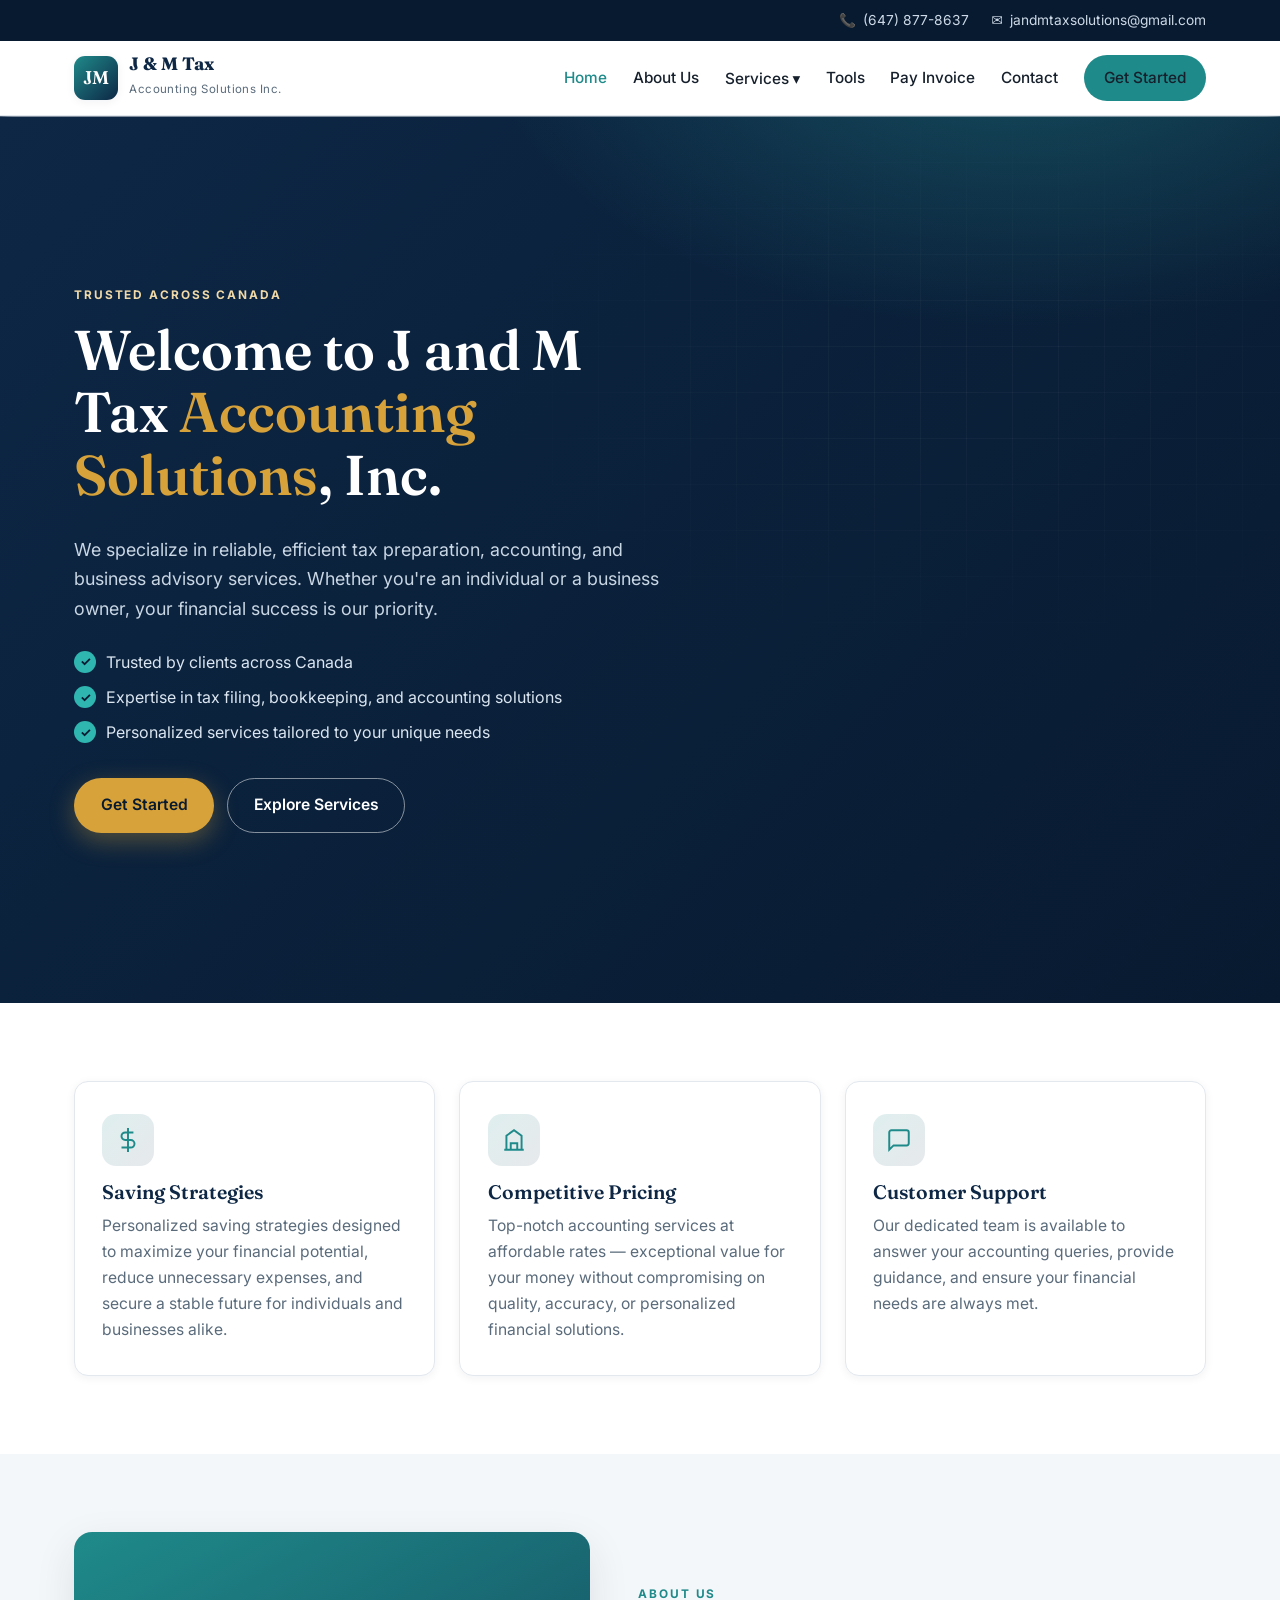
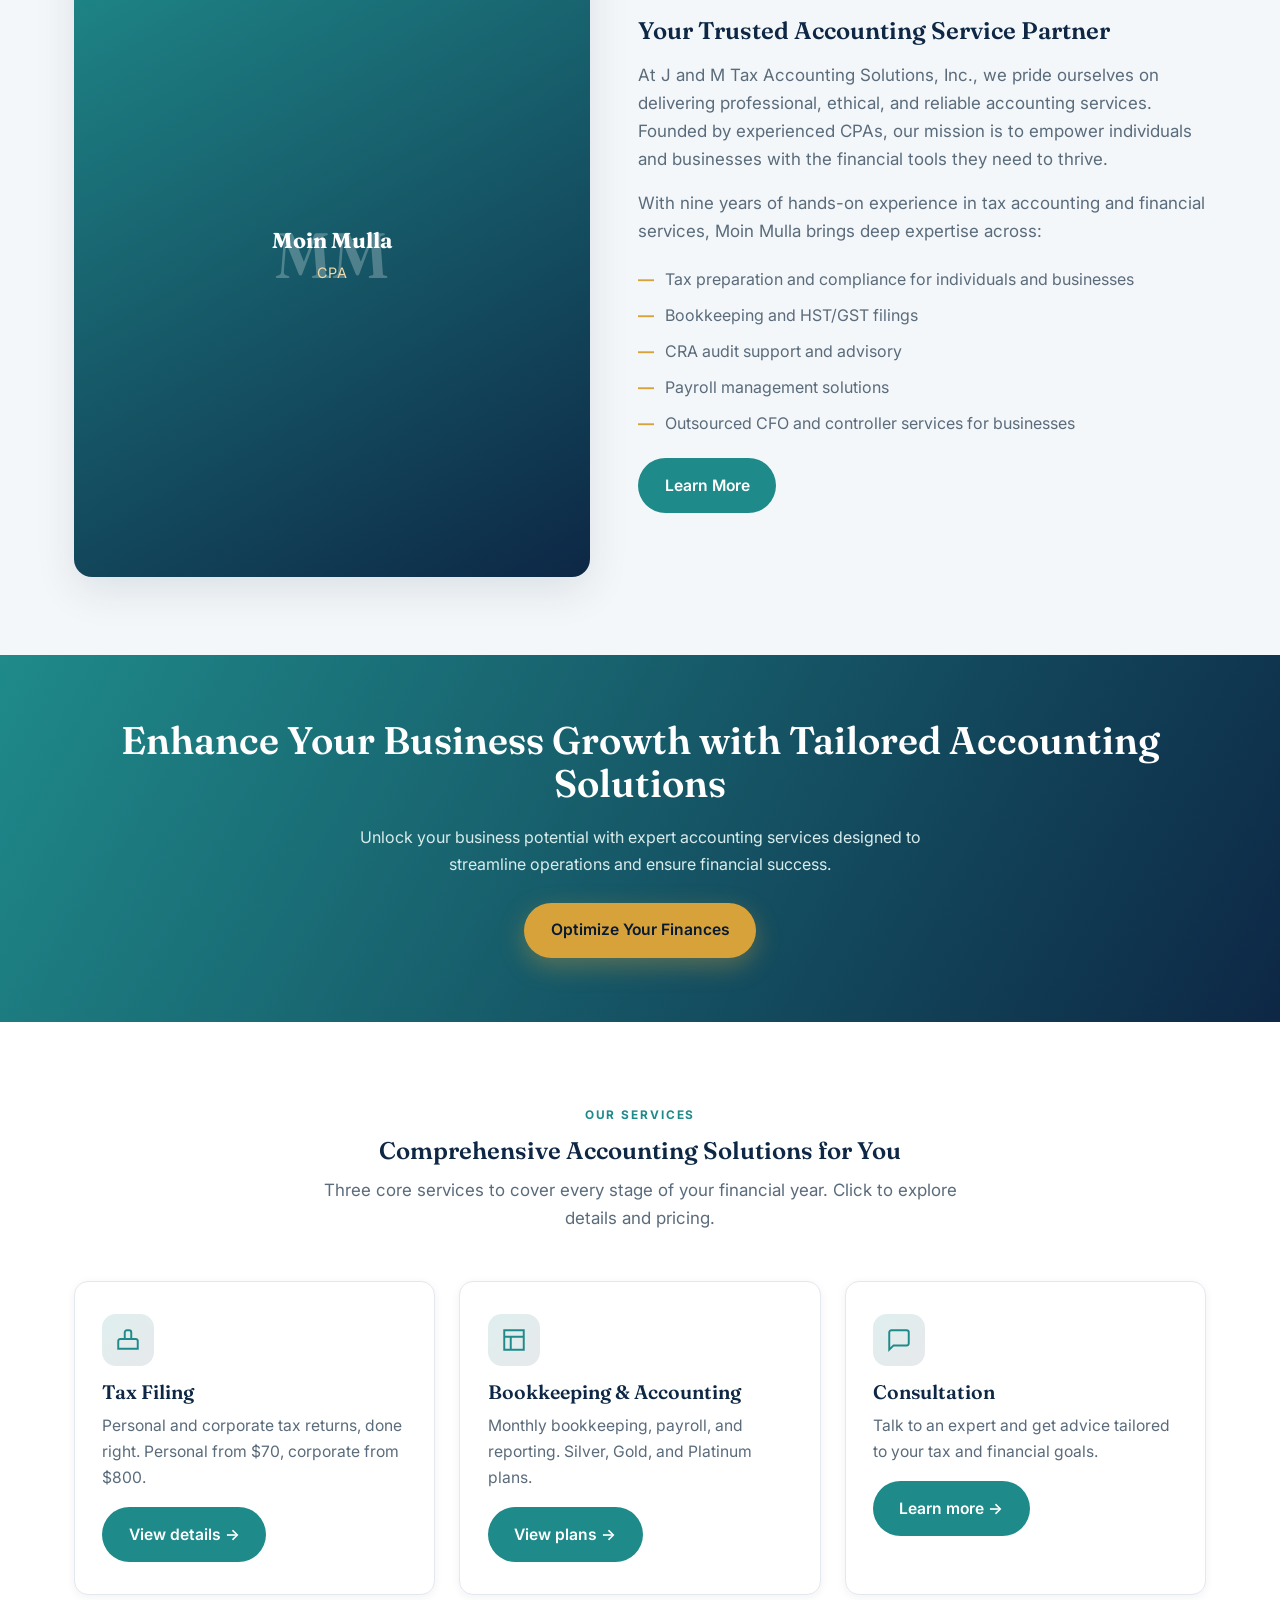
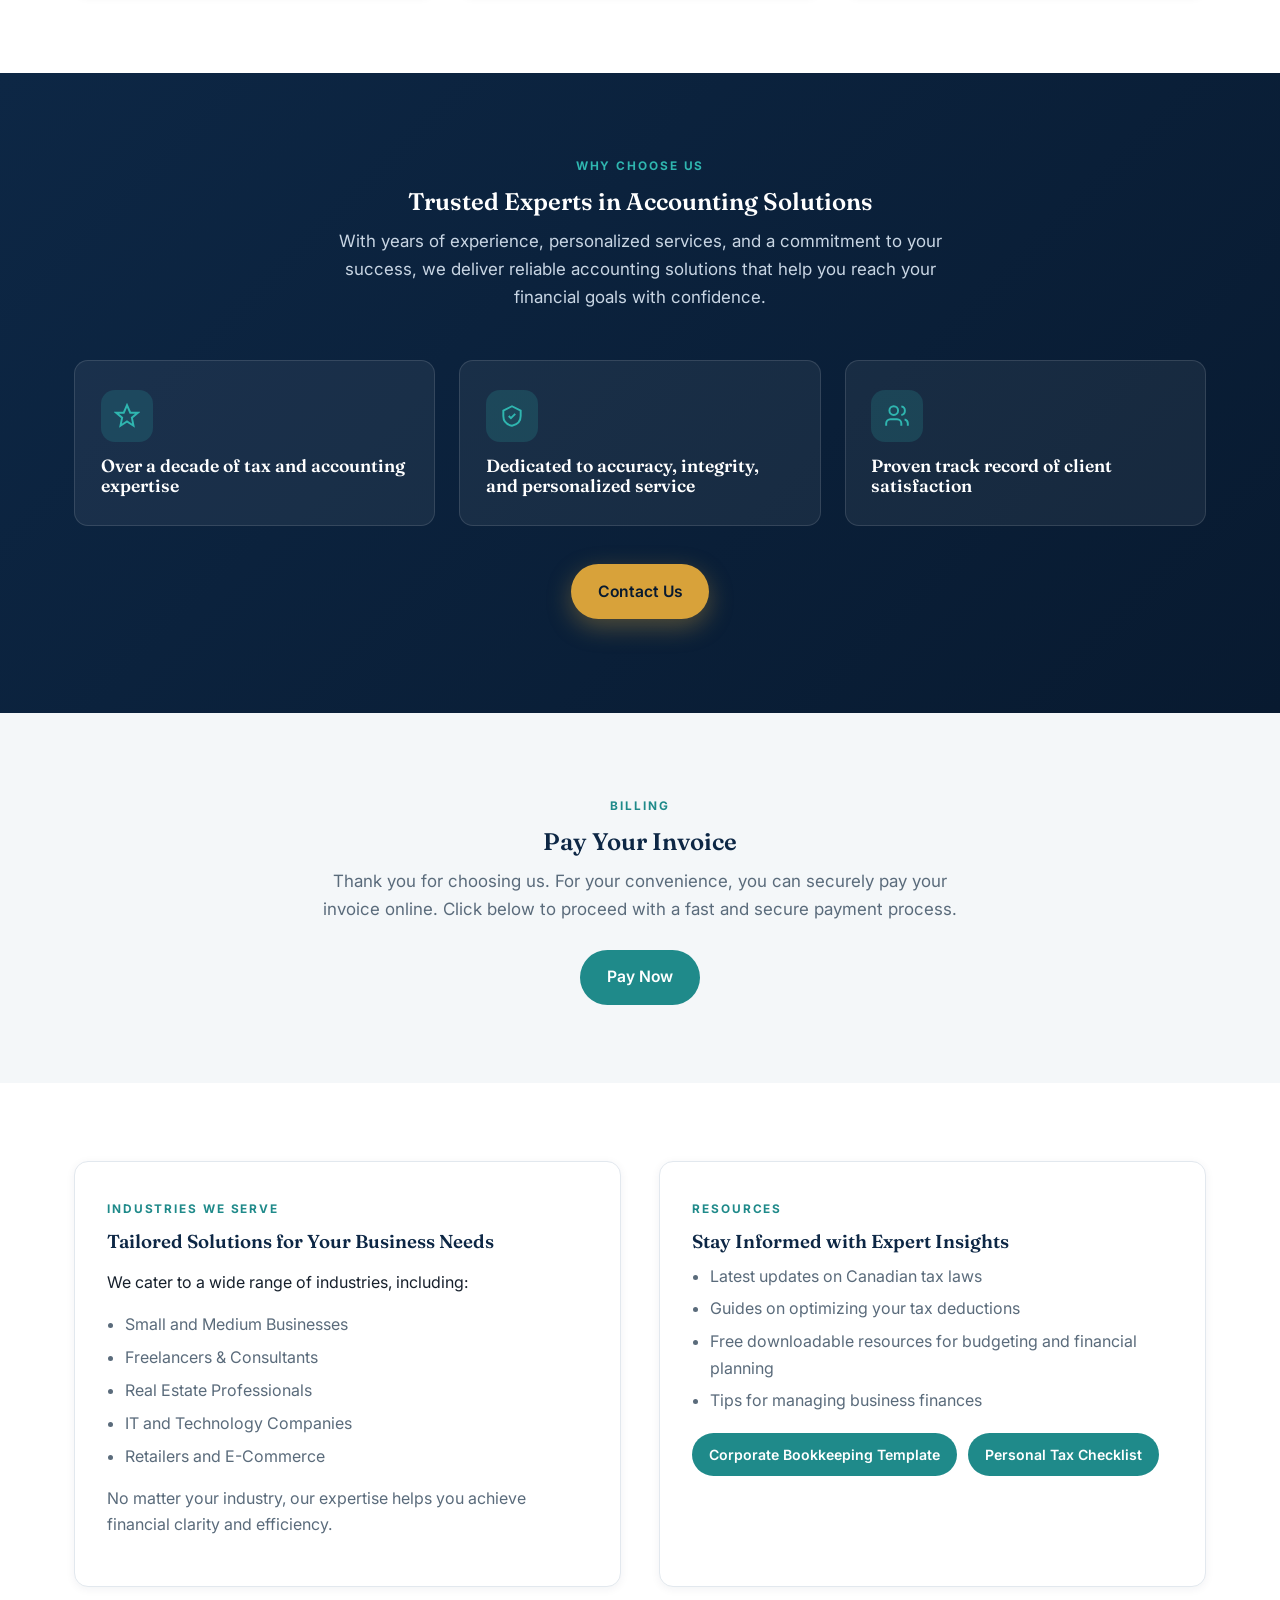
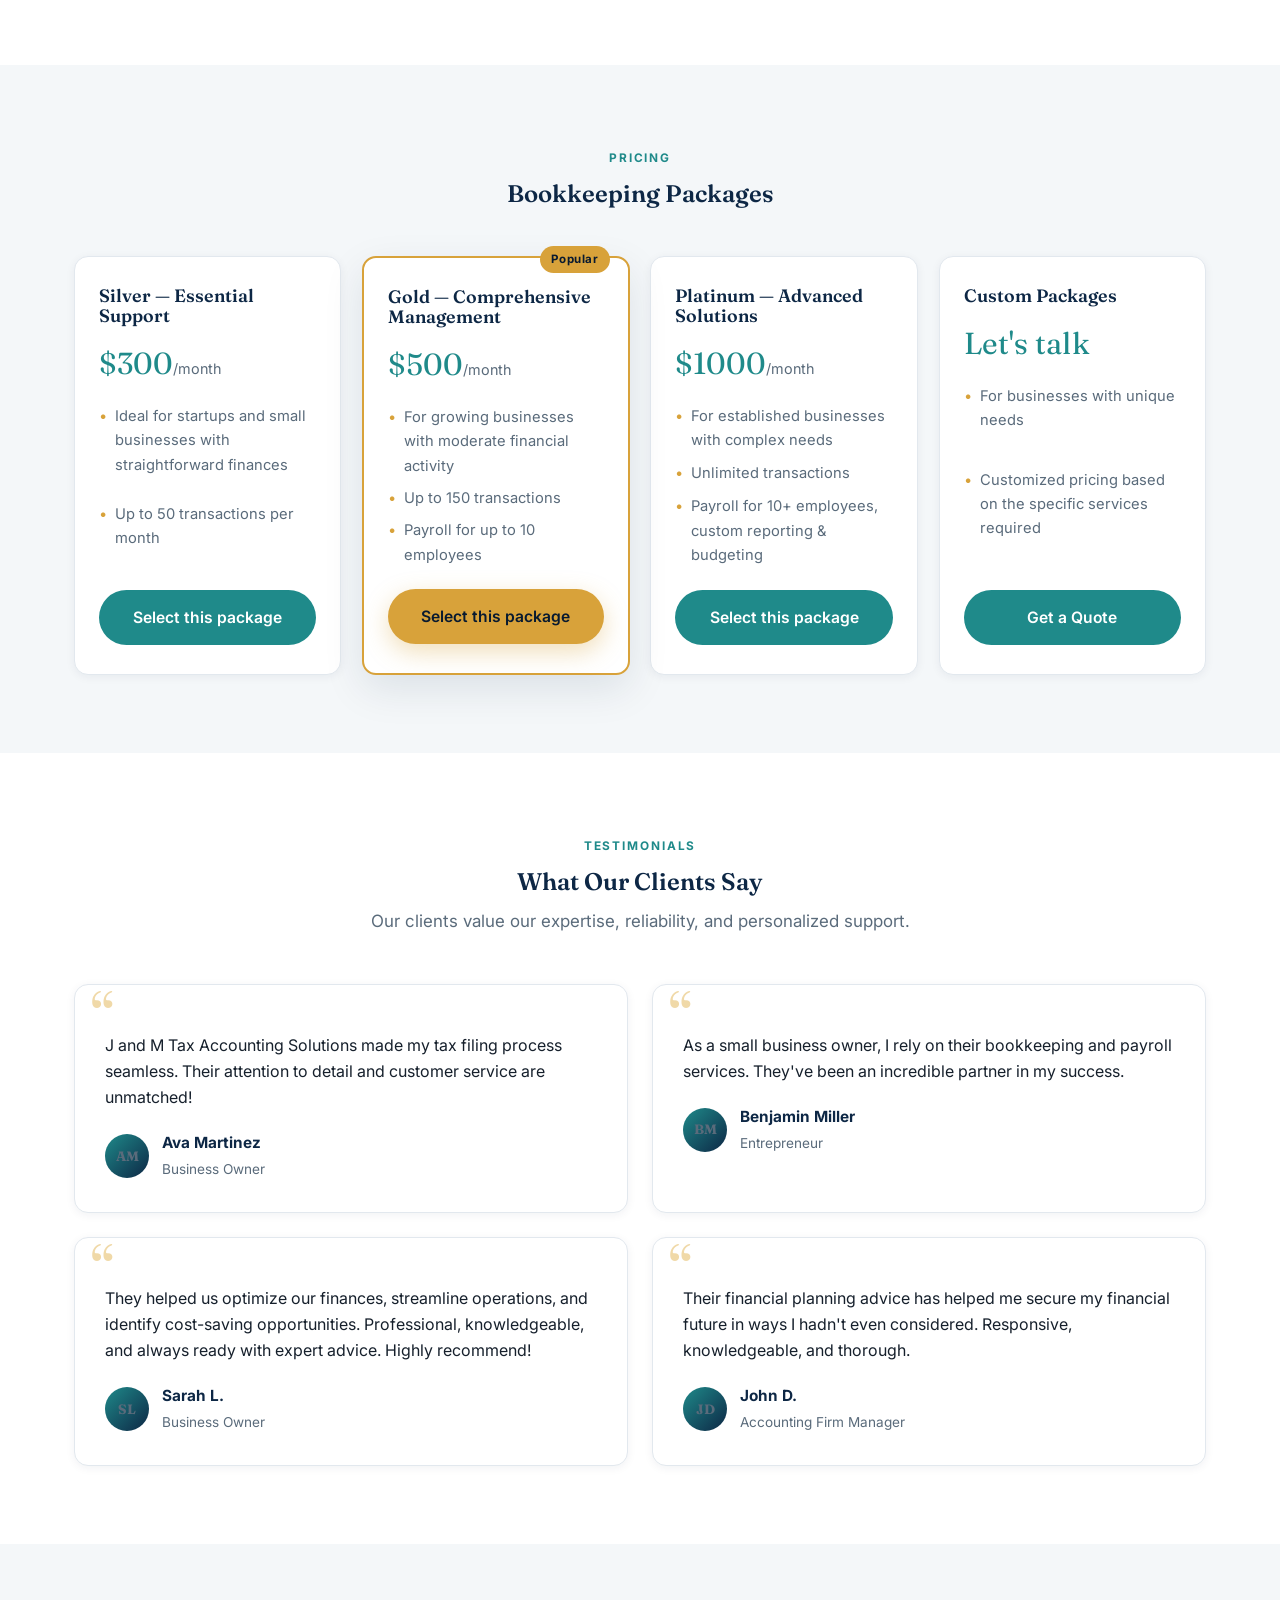
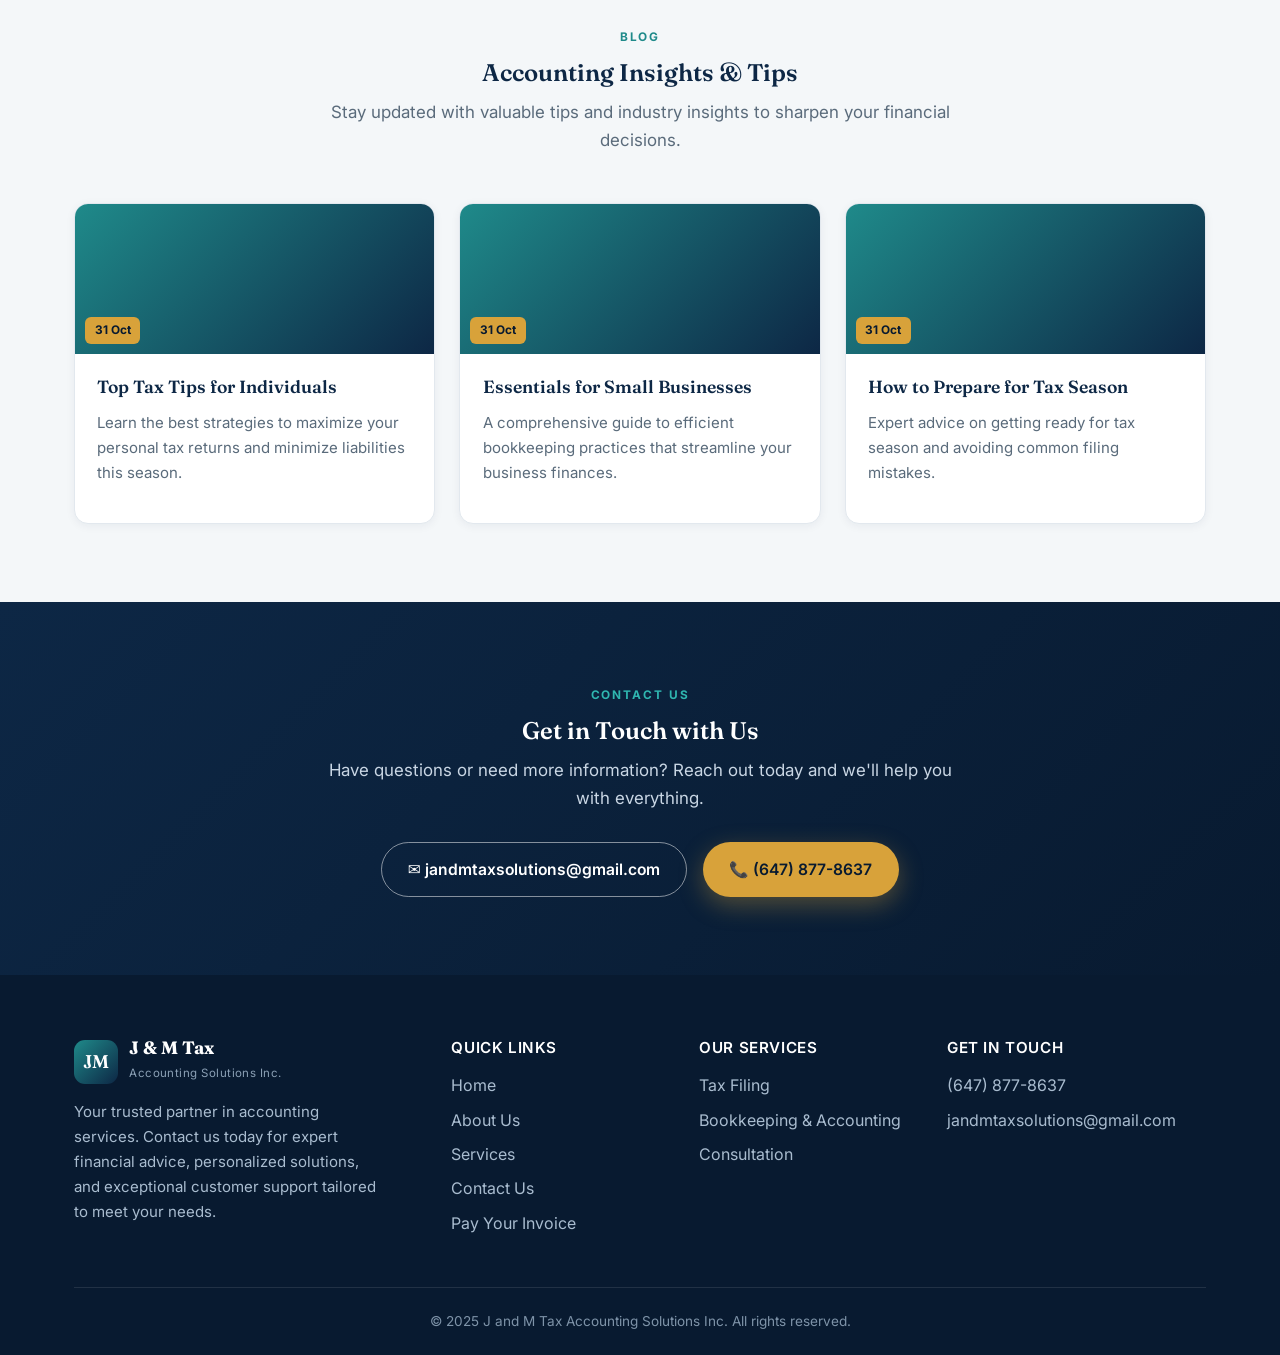
==== index.html @ a2537bb3 "Updated" ====
<!DOCTYPE html>
<html lang="en">
<head>
<meta charset="UTF-8">
<meta name="viewport" content="width=device-width, initial-scale=1.0">
<title>J &amp; M Tax Accounting Solutions Inc. — Tax, Bookkeeping &amp; Accounting</title>
<meta name="description" content="J and M Tax Accounting Solutions Inc. provides reliable tax preparation, bookkeeping, payroll, and accounting services across Canada.">
<link rel="preconnect" href="https://fonts.googleapis.com">
<link rel="preconnect" href="https://fonts.gstatic.com" crossorigin>
<link href="https://fonts.googleapis.com/css2?family=Fraunces:opsz,wght@9..144,400;9..144,500;9..144,600&family=Inter:wght@400;500;600;700&display=swap" rel="stylesheet">
<link rel="stylesheet" href="styles.css">
</head>
<body>

<!-- Top bar -->
<div class="topbar">
  <div class="wrap">
    <span>📞 <a href="tel:6478778637">(647) 877-8637</a></span>
    <span>✉ <a href="mailto:jandmtaxsolutions@gmail.com">jandmtaxsolutions@gmail.com</a></span>
  </div>
</div>

<!-- Header -->
<header class="site-header">
  <div class="wrap">
    <a class="brand" href="index.html">
      <span class="brand-mark">JM</span>
      <span class="brand-text"><b>J &amp; M Tax</b><small>Accounting Solutions Inc.</small></span>
    </a>
    <button class="nav-toggle" aria-label="Toggle menu"><span></span><span></span><span></span></button>
    <nav class="nav">
      <a href="index.html" class="active">Home</a>
      <a href="about.html">About Us</a>
      <span class="has-drop">
        <a href="services.html" class="drop-toggle">Services ▾</a>
        <span class="drop-menu">
          <a href="services.html">All Services<small>Overview of everything</small></a>
          <a href="tax.html">Tax Filing<small>Personal &amp; corporate</small></a>
          <a href="bookkeeping.html">Bookkeeping &amp; Accounting<small>Silver, Gold, Platinum</small></a>
          <a href="consultation.html">Consultation<small>Talk to an expert</small></a>
        </span>
      </span>
      <a href="tools.html">Tools</a>
      <a href="https://checkout.square.site/merchant/ML4SY3K9EQEHS/checkout/F6PCFTG7DTSFB4SIV47LZ5GZ?src=sheet" target="_blank" rel="noopener">Pay Invoice</a>
      <a href="contact.html">Contact</a>
      <a href="contact.html" class="btn btn-teal">Get Started</a>
    </nav>
  </div>
</header>

<!-- Hero -->
<section class="hero">
  <div class="wrap">
    <span class="eyebrow" style="color:var(--gold-soft)">Trusted across Canada</span>
    <h1>Welcome to J and M Tax <span class="accent">Accounting Solutions</span>, Inc.</h1>
    <p>We specialize in reliable, efficient tax preparation, accounting, and business advisory services. Whether you're an individual or a business owner, your financial success is our priority.</p>
    <ul class="hero-points">
      <li>Trusted by clients across Canada</li>
      <li>Expertise in tax filing, bookkeeping, and accounting solutions</li>
      <li>Personalized services tailored to your unique needs</li>
    </ul>
    <div class="hero-cta">
      <a href="contact.html" class="btn btn-primary">Get Started</a>
      <a href="services.html" class="btn btn-ghost">Explore Services</a>
    </div>
  </div>
</section>

<!-- Three pillars -->
<section>
  <div class="wrap">
    <div class="trio">
      <div class="feature">
        <div class="ic"><svg viewBox="0 0 24 24" fill="none" stroke="currentColor" stroke-width="1.8"><path d="M12 1v22M17 5H9.5a3.5 3.5 0 0 0 0 7h5a3.5 3.5 0 0 1 0 7H6"/></svg></div>
        <h3>Saving Strategies</h3>
        <p>Personalized saving strategies designed to maximize your financial potential, reduce unnecessary expenses, and secure a stable future for individuals and businesses alike.</p>
      </div>
      <div class="feature">
        <div class="ic"><svg viewBox="0 0 24 24" fill="none" stroke="currentColor" stroke-width="1.8"><path d="M3 21h18M5 21V8l7-5 7 5v13M9 21v-6h6v6"/></svg></div>
        <h3>Competitive Pricing</h3>
        <p>Top-notch accounting services at affordable rates — exceptional value for your money without compromising on quality, accuracy, or personalized financial solutions.</p>
      </div>
      <div class="feature">
        <div class="ic"><svg viewBox="0 0 24 24" fill="none" stroke="currentColor" stroke-width="1.8"><path d="M21 15a2 2 0 0 1-2 2H7l-4 4V5a2 2 0 0 1 2-2h14a2 2 0 0 1 2 2z"/></svg></div>
        <h3>Customer Support</h3>
        <p>Our dedicated team is available to answer your accounting queries, provide guidance, and ensure your financial needs are always met.</p>
      </div>
    </div>
  </div>
</section>

<!-- About split -->
<section class="tint">
  <div class="wrap">
    <div class="split">
      <div class="portrait">
        <span class="mono">MM</span>
        <span class="name"><b>Moin Mulla</b><span>CPA</span></span>
      </div>
      <div>
        <span class="eyebrow">About Us</span>
        <h2>Your Trusted Accounting Service Partner</h2>
        <p class="lead">At J and M Tax Accounting Solutions, Inc., we pride ourselves on delivering professional, ethical, and reliable accounting services. Founded by experienced CPAs, our mission is to empower individuals and businesses with the financial tools they need to thrive.</p>
        <p class="lead">With nine years of hands-on experience in tax accounting and financial services, Moin Mulla brings deep expertise across:</p>
        <ul class="checklist">
          <li>Tax preparation and compliance for individuals and businesses</li>
          <li>Bookkeeping and HST/GST filings</li>
          <li>CRA audit support and advisory</li>
          <li>Payroll management solutions</li>
          <li>Outsourced CFO and controller services for businesses</li>
        </ul>
        <p style="margin-top:1.4rem"><a href="about.html" class="btn btn-teal">Learn More</a></p>
      </div>
    </div>
  </div>
</section>

<!-- CTA band -->
<div class="cta-band">
  <div class="wrap">
    <h2>Enhance Your Business Growth with Tailored Accounting Solutions</h2>
    <p>Unlock your business potential with expert accounting services designed to streamline operations and ensure financial success.</p>
    <a href="contact.html" class="btn btn-primary">Optimize Your Finances</a>
  </div>
</div>

<!-- Services -->
<section>
  <div class="wrap">
    <div class="section-head">
      <span class="eyebrow">Our Services</span>
      <h2>Comprehensive Accounting Solutions for You</h2>
      <p class="lead">Three core services to cover every stage of your financial year. Click to explore details and pricing.</p>
    </div>
    <div class="trio">
      <a href="tax.html" class="feature" style="text-decoration:none;display:block">
        <div class="ic"><svg viewBox="0 0 24 24" fill="none" stroke="currentColor" stroke-width="1.8"><path d="M9 11H5a2 2 0 0 0-2 2v7h18v-7a2 2 0 0 0-2-2h-4M9 11V5a2 2 0 0 1 2-2h2a2 2 0 0 1 2 2v6M9 11h6"/></svg></div>
        <h3>Tax Filing</h3>
        <p>Personal and corporate tax returns, done right. Personal from $70, corporate from $800.</p>
        <span class="btn btn-teal" style="margin-top:1rem">View details →</span>
      </a>
      <a href="bookkeeping.html" class="feature" style="text-decoration:none;display:block">
        <div class="ic"><svg viewBox="0 0 24 24" fill="none" stroke="currentColor" stroke-width="1.8"><path d="M3 3h18v18H3zM3 9h18M9 21V9"/></svg></div>
        <h3>Bookkeeping &amp; Accounting</h3>
        <p>Monthly bookkeeping, payroll, and reporting. Silver, Gold, and Platinum plans.</p>
        <span class="btn btn-teal" style="margin-top:1rem">View plans →</span>
      </a>
      <a href="consultation.html" class="feature" style="text-decoration:none;display:block">
        <div class="ic"><svg viewBox="0 0 24 24" fill="none" stroke="currentColor" stroke-width="1.8"><path d="M21 15a2 2 0 0 1-2 2H7l-4 4V5a2 2 0 0 1 2-2h14a2 2 0 0 1 2 2z"/></svg></div>
        <h3>Consultation</h3>
        <p>Talk to an expert and get advice tailored to your tax and financial goals.</p>
        <span class="btn btn-teal" style="margin-top:1rem">Learn more →</span>
      </a>
    </div>
  </div>
</section>

<!-- Why choose us -->
<section class="dark">
  <div class="wrap">
    <div class="section-head">
      <span class="eyebrow" style="color:var(--teal-bright)">Why Choose Us</span>
      <h2>Trusted Experts in Accounting Solutions</h2>
      <p class="lead" style="color:#c9d6e4">With years of experience, personalized services, and a commitment to your success, we deliver reliable accounting solutions that help you reach your financial goals with confidence.</p>
    </div>
    <div class="why">
      <div class="card"><div class="ic"><svg viewBox="0 0 24 24" fill="none" stroke="currentColor" stroke-width="1.8"><path d="M12 2l3 7h7l-5.5 4.5L18 21l-6-4-6 4 1.5-7.5L2 9h7z"/></svg></div><h3>Over a decade of tax and accounting expertise</h3></div>
      <div class="card"><div class="ic"><svg viewBox="0 0 24 24" fill="none" stroke="currentColor" stroke-width="1.8"><path d="M9 12l2 2 4-4M12 3l8 4v5c0 5-3.5 8-8 9-4.5-1-8-4-8-9V7z"/></svg></div><h3>Dedicated to accuracy, integrity, and personalized service</h3></div>
      <div class="card"><div class="ic"><svg viewBox="0 0 24 24" fill="none" stroke="currentColor" stroke-width="1.8"><path d="M16 21v-2a4 4 0 0 0-4-4H6a4 4 0 0 0-4 4v2M9 11a4 4 0 1 0 0-8 4 4 0 0 0 0 8zM22 21v-2a4 4 0 0 0-3-3.87M16 3.13A4 4 0 0 1 16 11"/></svg></div><h3>Proven track record of client satisfaction</h3></div>
    </div>
    <p style="text-align:center; margin-top:2.4rem"><a href="contact.html" class="btn btn-primary">Contact Us</a></p>
  </div>
</section>

<!-- Pay invoice -->
<section class="tint">
  <div class="wrap" style="text-align:center; max-width:760px;">
    <span class="eyebrow">Billing</span>
    <h2>Pay Your Invoice</h2>
    <p class="lead" style="margin:0 auto 1.6rem">Thank you for choosing us. For your convenience, you can securely pay your invoice online. Click below to proceed with a fast and secure payment process.</p>
    <a href="https://checkout.square.site/merchant/ML4SY3K9EQEHS/checkout/F6PCFTG7DTSFB4SIV47LZ5GZ?src=sheet" target="_blank" rel="noopener" class="btn btn-teal">Pay Now</a>
  </div>
</section>

<!-- Industries + Resources -->
<section>
  <div class="wrap">
    <div class="two-col">
      <div class="list-card">
        <span class="eyebrow">Industries We Serve</span>
        <h3>Tailored Solutions for Your Business Needs</h3>
        <p>We cater to a wide range of industries, including:</p>
        <ul>
          <li>Small and Medium Businesses</li>
          <li>Freelancers &amp; Consultants</li>
          <li>Real Estate Professionals</li>
          <li>IT and Technology Companies</li>
          <li>Retailers and E-Commerce</li>
        </ul>
        <p style="margin-top:1rem;color:var(--slate)">No matter your industry, our expertise helps you achieve financial clarity and efficiency.</p>
      </div>
      <div class="list-card">
        <span class="eyebrow">Resources</span>
        <h3>Stay Informed with Expert Insights</h3>
        <ul>
          <li>Latest updates on Canadian tax laws</li>
          <li>Guides on optimizing your tax deductions</li>
          <li>Free downloadable resources for budgeting and financial planning</li>
          <li>Tips for managing business finances</li>
        </ul>
        <p style="margin-top:1.2rem;display:flex;gap:.7rem;flex-wrap:wrap">
          <a href="https://docs.google.com/spreadsheets/d/1RkNz_PinqaXWeVVsZksRI8TePfyLMb2lrqxDUwdbzs8/edit?gid=1551892102" target="_blank" rel="noopener" class="btn btn-teal" style="padding:.55rem 1rem;font-size:.88rem">Corporate Bookkeeping Template</a>
          <a href="https://docs.google.com/spreadsheets/d/1AuAmyjK6BydxMG6UYsLFBCUasDtSNKNdaTGoETBiTB0/edit?gid=1285991182" target="_blank" rel="noopener" class="btn btn-teal" style="padding:.55rem 1rem;font-size:.88rem">Personal Tax Checklist</a>
        </p>
      </div>
    </div>
  </div>
</section>

<!-- Packages -->
<section class="tint">
  <div class="wrap">
    <div class="section-head">
      <span class="eyebrow">Pricing</span>
      <h2>Bookkeeping Packages</h2>
    </div>
    <div class="pkgs">
      <div class="pkg">
        <h3>Silver — Essential Support</h3>
        <div class="price">$300<small>/month</small></div>
        <ul>
          <li>Ideal for startups and small businesses with straightforward finances</li>
          <li>Up to 50 transactions per month</li>
        </ul>
        <a href="contact.html?package=Silver" class="btn btn-teal" style="justify-content:center">Select this package</a>
      </div>
      <div class="pkg feat">
        <h3>Gold — Comprehensive Management</h3>
        <div class="price">$500<small>/month</small></div>
        <ul>
          <li>For growing businesses with moderate financial activity</li>
          <li>Up to 150 transactions</li>
          <li>Payroll for up to 10 employees</li>
        </ul>
        <a href="contact.html?package=Gold" class="btn btn-primary" style="justify-content:center">Select this package</a>
      </div>
      <div class="pkg">
        <h3>Platinum — Advanced Solutions</h3>
        <div class="price">$1000<small>/month</small></div>
        <ul>
          <li>For established businesses with complex needs</li>
          <li>Unlimited transactions</li>
          <li>Payroll for 10+ employees, custom reporting &amp; budgeting</li>
        </ul>
        <a href="contact.html?package=Platinum" class="btn btn-teal" style="justify-content:center">Select this package</a>
      </div>
      <div class="pkg">
        <h3>Custom Packages</h3>
        <div class="price">Let's talk</div>
        <ul>
          <li>For businesses with unique needs</li>
          <li>Customized pricing based on the specific services required</li>
        </ul>
        <a href="contact.html?package=Custom" class="btn btn-teal" style="justify-content:center">Get a Quote</a>
      </div>
    </div>
  </div>
</section>

<!-- Testimonials -->
<section>
  <div class="wrap">
    <div class="section-head">
      <span class="eyebrow">Testimonials</span>
      <h2>What Our Clients Say</h2>
      <p class="lead">Our clients value our expertise, reliability, and personalized support.</p>
    </div>
    <div class="quotes">
      <div class="quote"><p>J and M Tax Accounting Solutions made my tax filing process seamless. Their attention to detail and customer service are unmatched!</p><div class="who"><span class="avatar">AM</span><div><b>Ava Martinez</b><span>Business Owner</span></div></div></div>
      <div class="quote"><p>As a small business owner, I rely on their bookkeeping and payroll services. They've been an incredible partner in my success.</p><div class="who"><span class="avatar">BM</span><div><b>Benjamin Miller</b><span>Entrepreneur</span></div></div></div>
      <div class="quote"><p>They helped us optimize our finances, streamline operations, and identify cost-saving opportunities. Professional, knowledgeable, and always ready with expert advice. Highly recommend!</p><div class="who"><span class="avatar">SL</span><div><b>Sarah L.</b><span>Business Owner</span></div></div></div>
      <div class="quote"><p>Their financial planning advice has helped me secure my financial future in ways I hadn't even considered. Responsive, knowledgeable, and thorough.</p><div class="who"><span class="avatar">JD</span><div><b>John D.</b><span>Accounting Firm Manager</span></div></div></div>
    </div>
  </div>
</section>

<!-- Blog -->
<section class="tint">
  <div class="wrap">
    <div class="section-head">
      <span class="eyebrow">Blog</span>
      <h2>Accounting Insights &amp; Tips</h2>
      <p class="lead">Stay updated with valuable tips and industry insights to sharpen your financial decisions.</p>
    </div>
    <div class="blog-grid">
      <article class="post"><div class="thumb"><span class="date">31 Oct</span></div><div class="body"><h3>Top Tax Tips for Individuals</h3><p>Learn the best strategies to maximize your personal tax returns and minimize liabilities this season.</p></div></article>
      <article class="post"><div class="thumb"><span class="date">31 Oct</span></div><div class="body"><h3>Essentials for Small Businesses</h3><p>A comprehensive guide to efficient bookkeeping practices that streamline your business finances.</p></div></article>
      <article class="post"><div class="thumb"><span class="date">31 Oct</span></div><div class="body"><h3>How to Prepare for Tax Season</h3><p>Expert advice on getting ready for tax season and avoiding common filing mistakes.</p></div></article>
    </div>
  </div>
</section>

<!-- Contact teaser -->
<section class="dark" id="contact">
  <div class="wrap" style="text-align:center;max-width:680px">
    <span class="eyebrow" style="color:var(--teal-bright)">Contact Us</span>
    <h2>Get in Touch with Us</h2>
    <p class="lead" style="color:#c9d6e4;margin:0 auto 1.8rem">Have questions or need more information? Reach out today and we'll help you with everything.</p>
    <div style="display:flex;gap:1rem;justify-content:center;flex-wrap:wrap">
      <a href="mailto:jandmtaxsolutions@gmail.com" class="btn btn-ghost">✉ jandmtaxsolutions@gmail.com</a>
      <a href="tel:6478778637" class="btn btn-primary">📞 (647) 877-8637</a>
    </div>
  </div>
</section>

<!-- Footer -->
<footer class="site-footer">
  <div class="wrap">
    <div class="foot-grid">
      <div class="foot-brand">
        <a class="brand" href="index.html" style="margin-bottom:1rem">
          <span class="brand-mark">JM</span>
          <span class="brand-text"><b>J &amp; M Tax</b><small>Accounting Solutions Inc.</small></span>
        </a>
        <p>Your trusted partner in accounting services. Contact us today for expert financial advice, personalized solutions, and exceptional customer support tailored to meet your needs.</p>
      </div>
      <div>
        <h4>Quick Links</h4>
        <ul>
          <li><a href="index.html">Home</a></li>
          <li><a href="about.html">About Us</a></li>
          <li><a href="services.html">Services</a></li>
          <li><a href="contact.html">Contact Us</a></li>
          <li><a href="https://checkout.square.site/merchant/ML4SY3K9EQEHS/checkout/F6PCFTG7DTSFB4SIV47LZ5GZ?src=sheet" target="_blank" rel="noopener">Pay Your Invoice</a></li>
        </ul>
      </div>
      <div>
        <h4>Our Services</h4>
        <ul>
          <li><a href="tax.html">Tax Filing</a></li>
          <li><a href="bookkeeping.html">Bookkeeping &amp; Accounting</a></li>
          <li><a href="consultation.html">Consultation</a></li>
        </ul>
      </div>
      <div>
        <h4>Get In Touch</h4>
        <ul>
          <li><a href="tel:6478778637">(647) 877-8637</a></li>
          <li><a href="mailto:jandmtaxsolutions@gmail.com">jandmtaxsolutions@gmail.com</a></li>
        </ul>
      </div>
    </div>
    <div class="foot-bottom">© 2025 J and M Tax Accounting Solutions Inc. All rights reserved.</div>
  </div>
</footer>

<script src="script.js"></script>
</body>
</html>
---- styles.css ----
/* ============================================================
   J & M Tax Accounting Solutions Inc. — standalone site backup
   Self-contained: no external assets, fonts loaded from Google.
   ============================================================ */

:root {
  --navy:        #0d2745;
  --navy-deep:   #081a30;
  --teal:        #1f8a8a;
  --teal-bright: #2fb6b0;
  --gold:        #d8a23a;
  --gold-soft:   #f0d9a8;
  --ink:         #16202c;
  --slate:       #5a6b7b;
  --mist:        #f4f7f9;
  --line:        #e2e8ee;
  --white:       #ffffff;
  --maxw: 1180px;
  --radius: 14px;
  --shadow-sm: 0 2px 10px rgba(13,39,69,.06);
  --shadow-md: 0 14px 40px rgba(13,39,69,.10);
}

* { box-sizing: border-box; }

html, body { max-width: 100%; overflow-x: hidden; }

html { scroll-behavior: smooth; }

body {
  margin: 0;
  font-family: "Inter", system-ui, -apple-system, "Segoe UI", sans-serif;
  color: var(--ink);
  background: var(--white);
  line-height: 1.65;
  -webkit-font-smoothing: antialiased;
}

h1, h2, h3, h4 {
  font-family: "Fraunces", Georgia, "Times New Roman", serif;
  color: var(--navy);
  line-height: 1.12;
  margin: 0 0 .5em;
  font-weight: 600;
}

a { color: var(--teal); text-decoration: none; }
a:hover { text-decoration: underline; }

img { max-width: 100%; display: block; }

.wrap { width: 100%; max-width: var(--maxw); margin: 0 auto; padding: 0 24px; }

.eyebrow {
  font-family: "Inter", sans-serif;
  font-weight: 700;
  letter-spacing: .16em;
  text-transform: uppercase;
  font-size: .74rem;
  color: var(--teal);
  margin-bottom: .8rem;
  display: inline-block;
}

.lead { color: var(--slate); font-size: 1.06rem; max-width: 60ch; }

/* ---------- Buttons ---------- */
.btn {
  display: inline-flex;
  align-items: center;
  gap: .5rem;
  font-weight: 600;
  font-size: .98rem;
  padding: .85rem 1.6rem;
  border-radius: 999px;
  border: 1.5px solid transparent;
  cursor: pointer;
  transition: transform .15s ease, box-shadow .15s ease, background .2s;
  text-decoration: none;
}
.btn:hover { text-decoration: none; transform: translateY(-2px); }
.btn-primary { background: var(--gold); color: var(--navy-deep); box-shadow: 0 8px 24px rgba(216,162,58,.35); }
.btn-primary:hover { background: #e6b04b; }
.btn-ghost { background: transparent; color: var(--white); border-color: rgba(255,255,255,.5); }
.btn-ghost:hover { background: rgba(255,255,255,.12); }
.btn-teal { background: var(--teal); color: var(--white); }
.btn-teal:hover { background: var(--teal-bright); }

/* ---------- Top bar ---------- */
.topbar {
  background: var(--navy-deep);
  color: #cdd9e6;
  font-size: .86rem;
}
.topbar .wrap { display: flex; flex-wrap: wrap; gap: 1.4rem; justify-content: flex-end; padding-top: 9px; padding-bottom: 9px; }
.topbar a { color: #cdd9e6; }
.topbar a:hover { color: var(--gold-soft); }
.topbar span { display: inline-flex; align-items: center; gap: .45rem; }

/* ---------- Header / nav ---------- */
.site-header {
  position: sticky; top: 0; z-index: 50;
  background: rgba(255,255,255,.96);
  backdrop-filter: blur(8px);
  border-bottom: 1px solid var(--line);
}
.site-header .wrap { display: flex; align-items: center; justify-content: space-between; padding-top: 14px; padding-bottom: 14px; }

.brand { display: flex; align-items: center; gap: .7rem; }
.brand:hover { text-decoration: none; }
.brand-mark {
  width: 44px; height: 44px; border-radius: 11px; flex: none;
  background: linear-gradient(135deg, var(--teal), var(--navy));
  display: grid; place-items: center;
  color: #fff; font-family: "Fraunces", serif; font-weight: 600; font-size: 1.15rem;
  box-shadow: var(--shadow-sm);
}
.brand-text b { font-family: "Fraunces", serif; color: var(--navy); font-size: 1.12rem; display: block; line-height: 1.05; }
.brand-text small { color: var(--slate); font-size: .72rem; letter-spacing: .04em; }

.nav { display: flex; align-items: center; gap: 1.6rem; }
.nav a { color: var(--ink); font-weight: 500; font-size: .96rem; }
.nav a:hover { color: var(--teal); text-decoration: none; }
.nav a.active { color: var(--teal); }
.nav .btn { padding: .6rem 1.2rem; }

/* dropdown */
.nav .has-drop { position: relative; }
.nav .has-drop > .drop-toggle { cursor: pointer; }
.nav .drop-menu {
  position: absolute; top: 100%; left: 0; margin-top: .25rem;
  background: #fff; border: 1px solid var(--line); border-radius: 12px;
  box-shadow: var(--shadow-md); padding: .5rem; min-width: 240px;
  display: none; z-index: 60;
}
.nav .has-drop.open > .drop-toggle { color: var(--teal); }
.nav .has-drop.open .drop-menu { display: block; }
.nav .drop-menu a { display: block; padding: .6rem .8rem; border-radius: 8px; font-size: .92rem; }
.nav .drop-menu a:hover { background: var(--mist); color: var(--teal); text-decoration: none; }
.nav .drop-menu a small { display: block; color: var(--slate); font-size: .78rem; font-weight: 400; }

.nav-toggle { display: none; background: none; border: 0; cursor: pointer; padding: 6px; }
.nav-toggle span { display: block; width: 24px; height: 2px; background: var(--navy); margin: 5px 0; transition: .25s; }

/* ---------- Hero ---------- */
.hero {
  position: relative;
  color: #fff;
  background:
    radial-gradient(900px 500px at 80% -10%, rgba(47,182,176,.30), transparent 60%),
    linear-gradient(135deg, var(--navy) 0%, var(--navy-deep) 100%);
  overflow: hidden;
}
.hero::after {
  content: ""; position: absolute; inset: 0;
  background-image:
    linear-gradient(rgba(255,255,255,.04) 1px, transparent 1px),
    linear-gradient(90deg, rgba(255,255,255,.04) 1px, transparent 1px);
  background-size: 46px 46px;
  mask-image: radial-gradient(700px 400px at 75% 30%, #000, transparent 75%);
  pointer-events: none;
}
.hero .wrap { position: relative; z-index: 2; padding-top: 86px; padding-bottom: 92px; }
.hero h1 { color: #fff; font-size: clamp(2.2rem, 5vw, 3.5rem); max-width: 16ch; }
.hero h1 .accent { color: var(--gold); }
.hero p { color: #c9d6e4; font-size: 1.12rem; max-width: 56ch; margin: 1.2rem 0 1.6rem; }
.hero-points { list-style: none; padding: 0; margin: 0 0 2rem; display: grid; gap: .55rem; }
.hero-points li { display: flex; align-items: flex-start; gap: .6rem; color: #dbe6f1; }
.hero-points li::before {
  content: "✓"; color: var(--navy-deep); background: var(--teal-bright);
  width: 22px; height: 22px; border-radius: 50%; flex: none;
  display: grid; place-items: center; font-size: .8rem; font-weight: 700; margin-top: 2px;
}
.hero-cta { display: flex; flex-wrap: wrap; gap: .8rem; }

/* ---------- Page banner (interior pages) ---------- */
.banner {
  color: #fff; text-align: center;
  background:
    radial-gradient(700px 350px at 50% -30%, rgba(47,182,176,.28), transparent 65%),
    linear-gradient(135deg, var(--navy), var(--navy-deep));
}
.banner .wrap { padding: 70px 24px 60px; }
.banner h1 { color: #fff; font-size: clamp(2rem, 4.5vw, 3rem); }
.crumb { color: #aebfce; font-size: .9rem; }
.crumb a { color: var(--gold-soft); }

/* ---------- Sections ---------- */
section { padding: 78px 0; }
.section-head { text-align: center; max-width: 680px; margin: 0 auto 3rem; }
.section-head .lead { margin: 0 auto; }
.tint { background: var(--mist); }
.dark {
  background: linear-gradient(135deg, var(--navy), var(--navy-deep));
  color: #d7e2ee;
}
.dark h2, .dark h3 { color: #fff; }

/* ---------- Feature trio ---------- */
.trio { display: grid; grid-template-columns: repeat(3, 1fr); gap: 1.5rem; }
.feature {
  background: #fff; border: 1px solid var(--line); border-radius: var(--radius);
  padding: 2rem 1.7rem; box-shadow: var(--shadow-sm); transition: .2s;
}
.feature:hover { transform: translateY(-4px); box-shadow: var(--shadow-md); }
.feature .ic { margin-bottom: 1rem; }
.feature h3 { font-size: 1.22rem; }
.feature p { color: var(--slate); margin: 0; font-size: .98rem; }

/* round icon badge */
.ic {
  width: 52px; height: 52px; border-radius: 14px;
  display: grid; place-items: center;
  background: linear-gradient(135deg, rgba(31,138,138,.14), rgba(13,39,69,.10));
  color: var(--teal); 
}
.ic svg { width: 26px; height: 26px; }

/* ---------- About split ---------- */
.split { display: grid; grid-template-columns: 1fr 1.1fr; gap: 3rem; align-items: center; }
.portrait {
  border-radius: 18px; aspect-ratio: 4/5; position: relative; overflow: hidden;
  background: linear-gradient(150deg, var(--teal), var(--navy));
  box-shadow: var(--shadow-md);
  display: grid; place-items: center; color: #fff; text-align: center; padding: 2rem;
}
.portrait .mono {
  font-family: "Fraunces", serif; font-size: 4rem; font-weight: 600;
  opacity: .25; position: absolute; inset: 0; display: grid; place-items: center;
}
.portrait .name { position: relative; z-index: 2; }
.portrait .name b { font-family: "Fraunces", serif; font-size: 1.35rem; display: block; }
.portrait .name span { font-size: .9rem; color: var(--gold-soft); letter-spacing: .04em; }
.checklist { list-style: none; padding: 0; margin: 1.2rem 0 0; display: grid; gap: .6rem; }
.checklist li { display: flex; gap: .65rem; color: var(--slate); }
.checklist li::before { content: "—"; color: var(--gold); font-weight: 700; }

/* ---------- Services grid ---------- */
.svc-grid { display: grid; grid-template-columns: repeat(3, 1fr); gap: 1.4rem; }
.svc {
  background: #fff; border: 1px solid var(--line); border-radius: var(--radius);
  padding: 1.8rem 1.6rem; box-shadow: var(--shadow-sm); transition: .2s;
}
.svc:hover { transform: translateY(-4px); box-shadow: var(--shadow-md); border-color: rgba(31,138,138,.4); }
.svc h3 { font-size: 1.16rem; margin-bottom: .4rem; }
.svc p { color: var(--slate); font-size: .96rem; margin: 0; }

/* ---------- Why choose / stats strip ---------- */
.why { display: grid; grid-template-columns: repeat(3,1fr); gap: 1.5rem; margin-top: 2.4rem; }
.why .card {
  background: rgba(255,255,255,.06); border: 1px solid rgba(255,255,255,.12);
  border-radius: var(--radius); padding: 1.8rem 1.6rem;
}
.why .card .ic { background: rgba(47,182,176,.18); color: var(--teal-bright); margin-bottom: .9rem; }
.why .card h3 { font-size: 1.1rem; color: #fff; margin: 0; }

/* ---------- CTA band ---------- */
.cta-band { background: linear-gradient(120deg, var(--teal), var(--navy)); color: #fff; }
.cta-band .wrap { padding: 64px 24px; text-align: center; }
.cta-band h2 { color: #fff; font-size: clamp(1.6rem, 3.5vw, 2.4rem); }
.cta-band p { color: #d9ecec; max-width: 60ch; margin: .6rem auto 1.6rem; }

/* ---------- Packages ---------- */
.pkgs { display: grid; grid-template-columns: repeat(4,1fr); gap: 1.3rem; align-items: stretch; }
.pkg {
  background: #fff; border: 1px solid var(--line); border-radius: var(--radius);
  padding: 1.8rem 1.5rem; display: flex; flex-direction: column; box-shadow: var(--shadow-sm);
}
.pkg.feat { border: 2px solid var(--gold); box-shadow: var(--shadow-md); position: relative; }
.pkg.feat::before {
  content: "Popular"; position: absolute; top: -12px; right: 18px;
  background: var(--gold); color: var(--navy-deep); font-size: .72rem; font-weight: 700;
  padding: .25rem .7rem; border-radius: 999px; letter-spacing: .05em;
}
.pkg h3 { font-size: 1.12rem; }
.pkg .price { font-family: "Fraunces", serif; font-size: 1.9rem; color: var(--teal); margin: .2rem 0 1rem; }
.pkg .price small { font-size: .9rem; color: var(--slate); font-family: "Inter",sans-serif; }
.pkg ul { list-style: none; padding: 0; margin: 0 0 1.4rem; display: grid; gap: .5rem; flex: 1; }
.pkg ul li { color: var(--slate); font-size: .92rem; display: flex; gap: .5rem; }
.pkg ul li::before { content: "•"; color: var(--gold); }

/* ---------- Testimonials ---------- */
.quotes { display: grid; grid-template-columns: repeat(2,1fr); gap: 1.5rem; }
.quote {
  background: #fff; border: 1px solid var(--line); border-radius: var(--radius);
  padding: 1.9rem; box-shadow: var(--shadow-sm); position: relative;
}
.quote::before {
  content: "“"; font-family: "Fraunces", serif; font-size: 4rem; color: var(--gold-soft);
  position: absolute; top: 0; left: 16px; line-height: 1;
}
.quote p { color: var(--ink); margin: 1rem 0 1.2rem; position: relative; z-index: 1; }
.quote .who { display: flex; align-items: center; gap: .8rem; }
.avatar {
  width: 44px; height: 44px; border-radius: 50%; flex: none;
  background: linear-gradient(135deg, var(--teal), var(--navy)); color: #fff;
  display: grid; place-items: center; font-weight: 700; font-family: "Fraunces", serif;
}
.who b { color: var(--navy); display: block; font-size: .96rem; }
.who span { color: var(--slate); font-size: .85rem; }

/* ---------- Blog cards ---------- */
.blog-grid { display: grid; grid-template-columns: repeat(3,1fr); gap: 1.5rem; }
.post { background:#fff; border:1px solid var(--line); border-radius: var(--radius); overflow:hidden; box-shadow: var(--shadow-sm); transition:.2s; }
.post:hover { transform: translateY(-4px); box-shadow: var(--shadow-md); }
.post .thumb { height: 150px; background: linear-gradient(135deg, var(--teal), var(--navy)); position: relative; }
.post .thumb .date { position:absolute; bottom:10px; left:10px; background:var(--gold); color:var(--navy-deep); font-size:.74rem; font-weight:700; padding:.25rem .6rem; border-radius:6px; }
.post .body { padding: 1.4rem; }
.post h3 { font-size: 1.1rem; }
.post p { color: var(--slate); font-size: .94rem; }

/* ---------- Industries / resources ---------- */
.two-col { display:grid; grid-template-columns: repeat(2,1fr); gap: 2.4rem; }
.list-card { background:#fff; border:1px solid var(--line); border-radius: var(--radius); padding: 2rem; box-shadow: var(--shadow-sm); }
.list-card ul { padding-left: 1.1rem; margin:.6rem 0 0; color: var(--slate); }
.list-card ul li { margin-bottom:.4rem; }

/* ---------- Contact ---------- */
.contact-grid { display:grid; grid-template-columns: 1.1fr 1fr; gap: 2.5rem; }
.field { margin-bottom: 1rem; }
.field label { display:block; font-size:.88rem; font-weight:600; color: var(--navy); margin-bottom:.35rem; }
.field input, .field select, .field textarea {
  width:100%; padding:.8rem .9rem; border:1px solid var(--line); border-radius:10px;
  font: inherit; color: var(--ink); background:#fff; transition: border .2s, box-shadow .2s;
}
.field input:focus, .field select:focus, .field textarea:focus {
  outline:none; border-color: var(--teal); box-shadow: 0 0 0 3px rgba(31,138,138,.15);
}
.field textarea { min-height: 120px; resize: vertical; }
.row2 { display:grid; grid-template-columns: 1fr 1fr; gap: 1rem; }
.contact-card { background: var(--navy); color:#d7e2ee; border-radius: var(--radius); padding: 2rem; }
.contact-card h3 { color:#fff; }
.contact-card .line { display:flex; gap:.8rem; align-items:flex-start; margin-bottom:1.1rem; }
.contact-card .line .ic { background: rgba(47,182,176,.2); color: var(--teal-bright); flex:none; }
.contact-card a { color: var(--gold-soft); }
.form-note { font-size:.82rem; color: var(--slate); margin-top:.6rem; }

/* ---------- Footer ---------- */
.site-footer { background: var(--navy-deep); color:#a9bccf; padding-top:64px; }
.foot-grid { display:grid; grid-template-columns: 1.6fr 1fr 1fr 1.2fr; gap: 2rem; }
.site-footer h4 { color:#fff; font-family:"Inter",sans-serif; font-size:.95rem; letter-spacing:.04em; text-transform:uppercase; margin-bottom:1rem; }
.site-footer ul { list-style:none; padding:0; margin:0; display:grid; gap:.5rem; }
.site-footer a { color:#a9bccf; }
.site-footer a:hover { color:#fff; }
.foot-brand p { font-size:.94rem; max-width:34ch; }
.foot-bottom { border-top:1px solid rgba(255,255,255,.1); margin-top:3rem; padding:22px 0; font-size:.85rem; text-align:center; color:#7e93a8; }
.foot-brand .brand-mark { box-shadow:none; }
.foot-brand .brand-text b { color:#fff; }
.foot-brand .brand-text small { color:#8ba0b5; }

/* ---------- Responsive ---------- */
@media (max-width: 920px) {
  .nav { 
    position: fixed; inset: 64px 0 auto 0; flex-direction: column; align-items: stretch;
    background:#fff; border-bottom:1px solid var(--line); padding: 1rem 24px 1.4rem; gap: .2rem;
    box-shadow: var(--shadow-md); display: none;
  }
  .nav.open { display: flex; }
  .nav a { padding:.7rem 0; border-bottom:1px solid var(--line); }
  .nav .has-drop .drop-menu { position: static; display: block; box-shadow: none; border: none; padding: 0 0 0 1rem; margin: 0; min-width: 0; }
  .nav .has-drop .drop-menu a { border-bottom: 1px solid var(--line); }
  .nav .btn { margin-top:.6rem; justify-content:center; }
  .nav-toggle { display:block; }
  .trio, .svc-grid, .why, .pkgs, .quotes, .blog-grid, .two-col, .contact-grid, .split { grid-template-columns: 1fr; }
  .split { gap: 2rem; }
}
@media (max-width: 1024px) and (min-width: 921px) {
  .pkgs { grid-template-columns: repeat(2,1fr); }
  .svc-grid, .blog-grid { grid-template-columns: repeat(2,1fr); }
}
@media (max-width: 560px) {
  .topbar .wrap { justify-content: center; }
  .row2 { grid-template-columns: 1fr; }
  section { padding: 56px 0; }
}
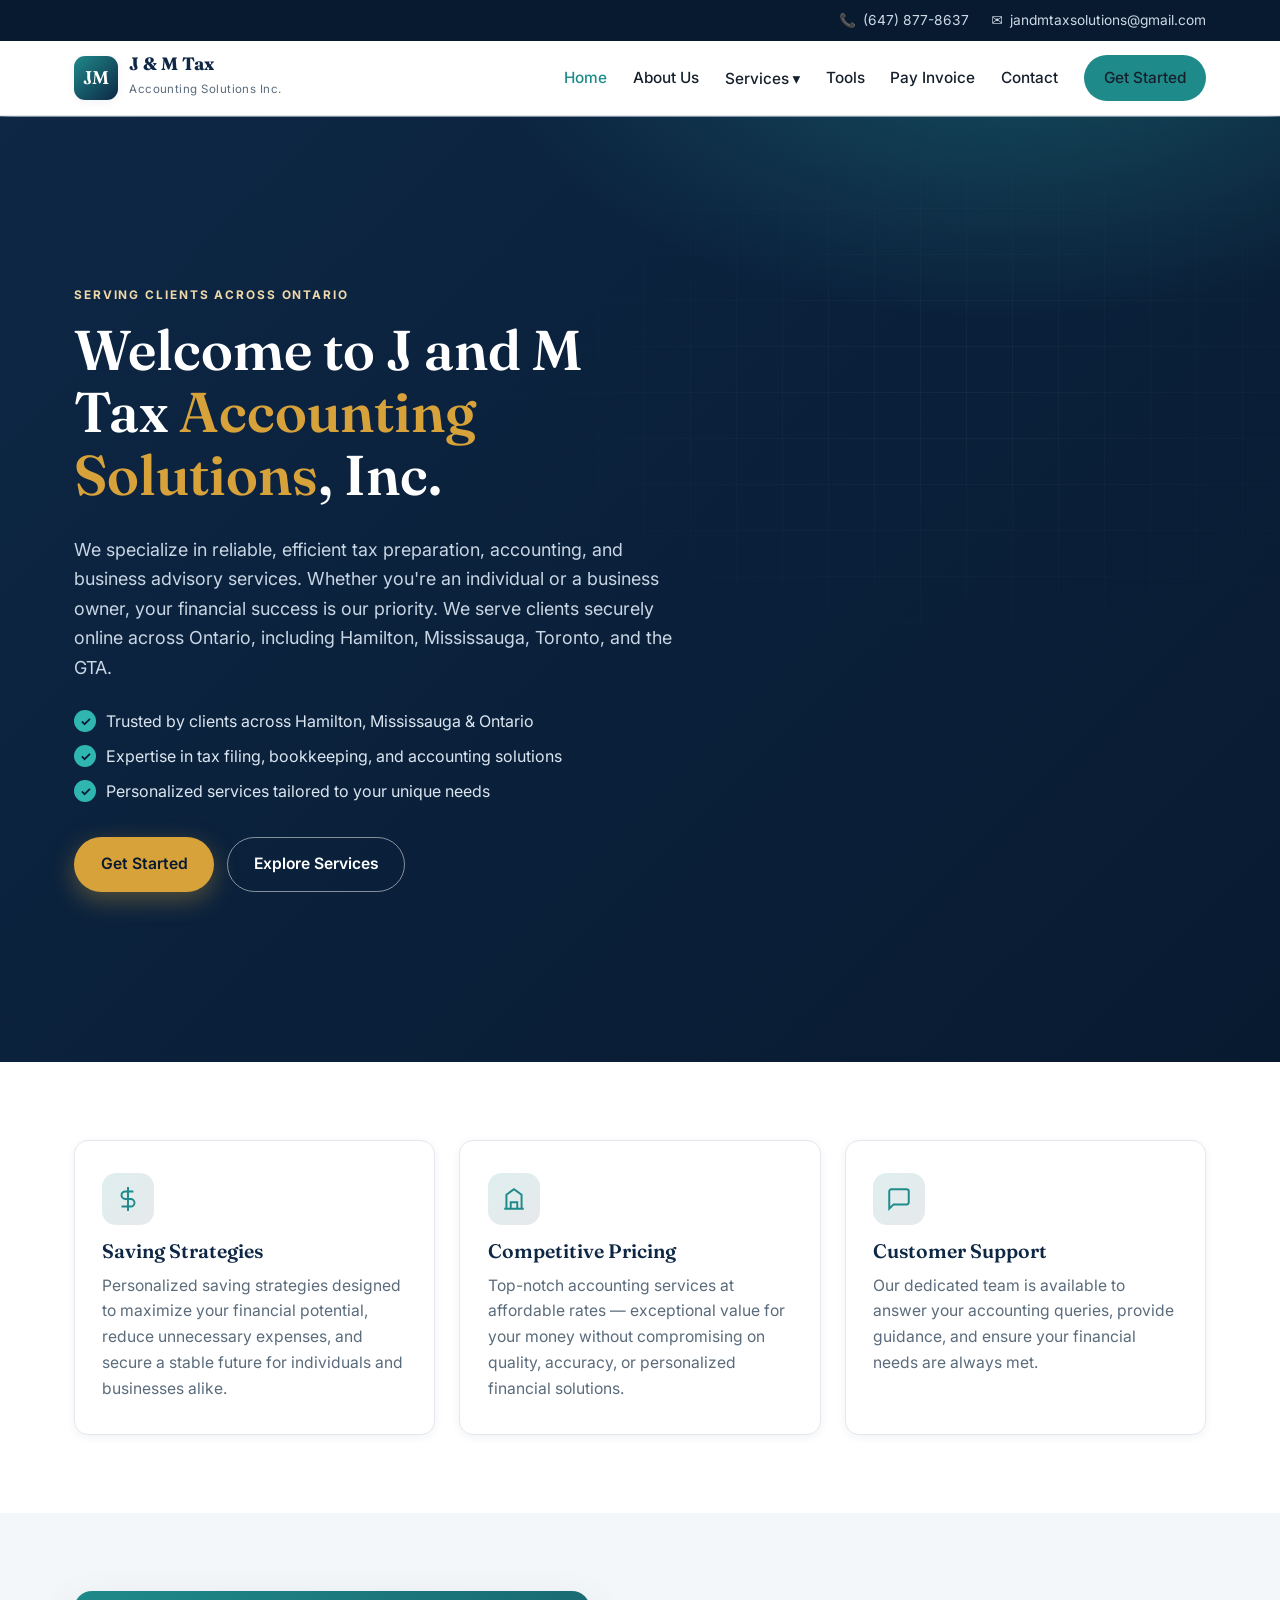
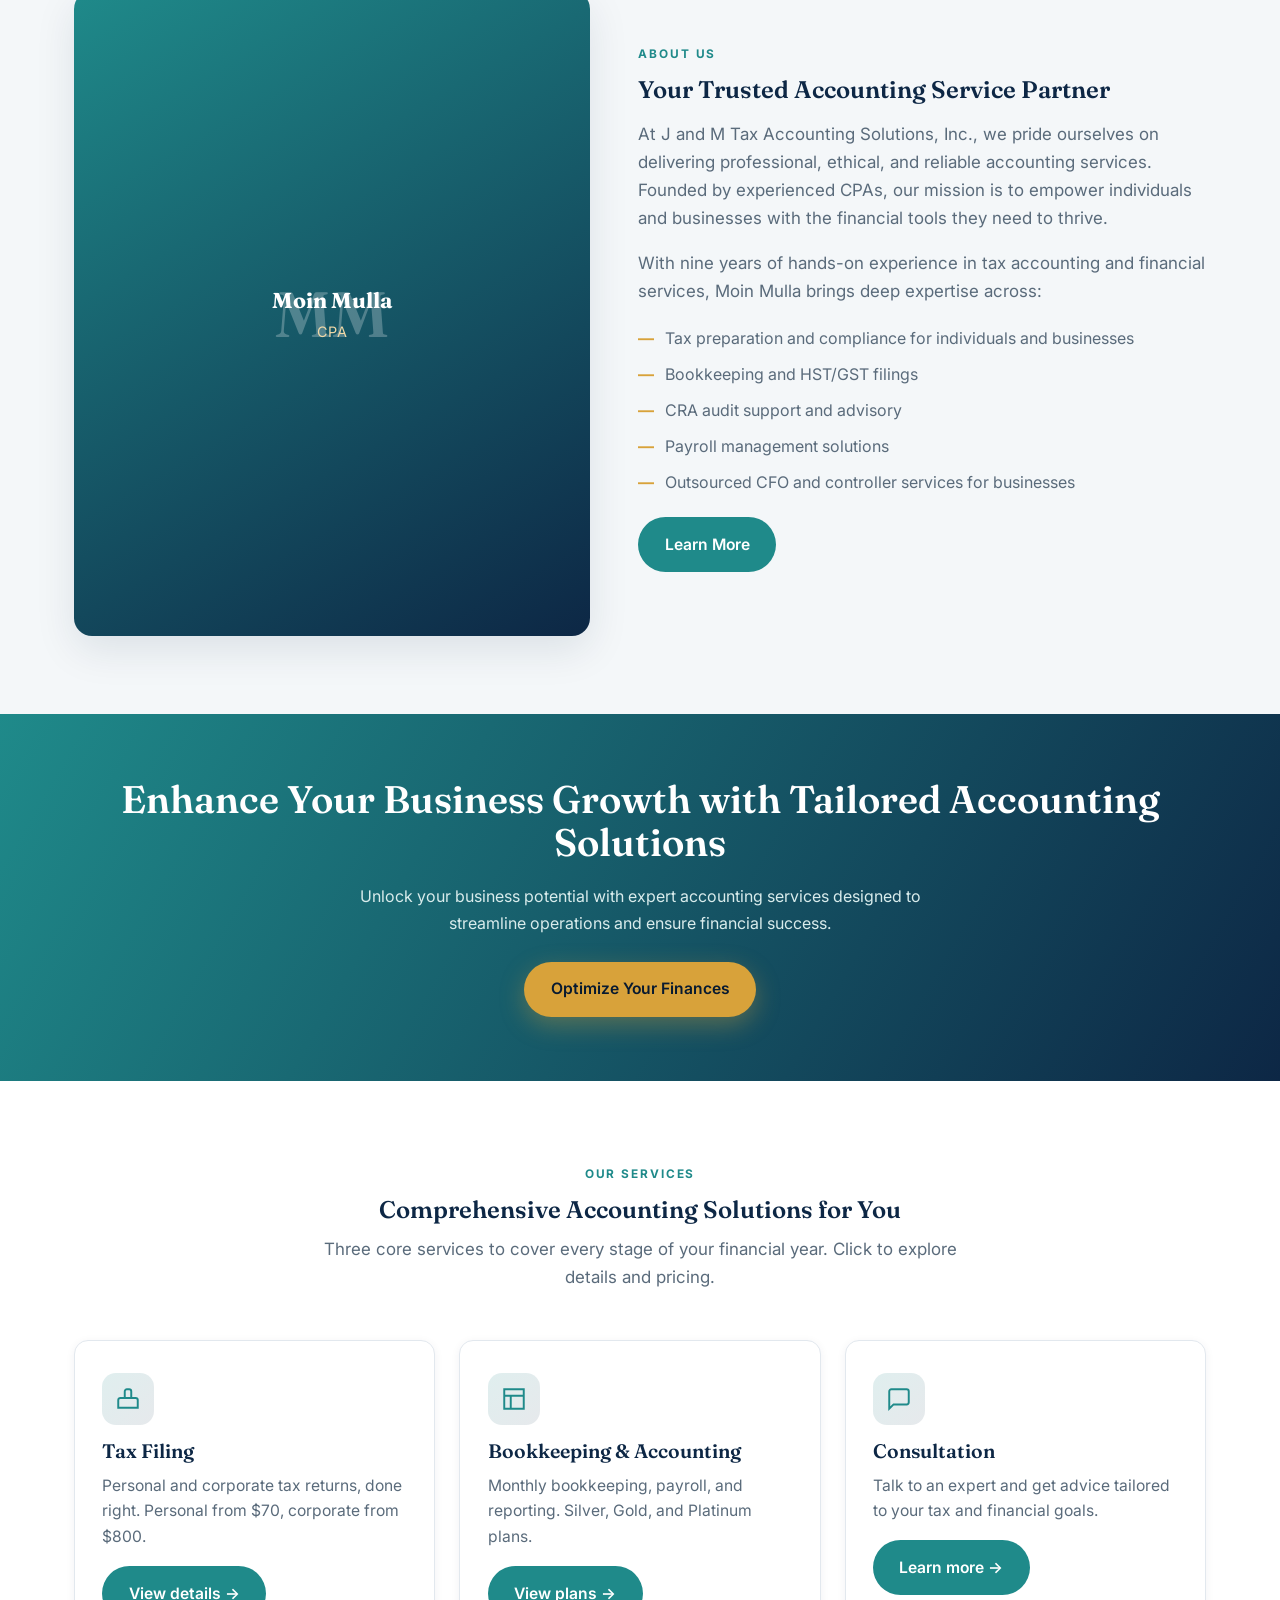
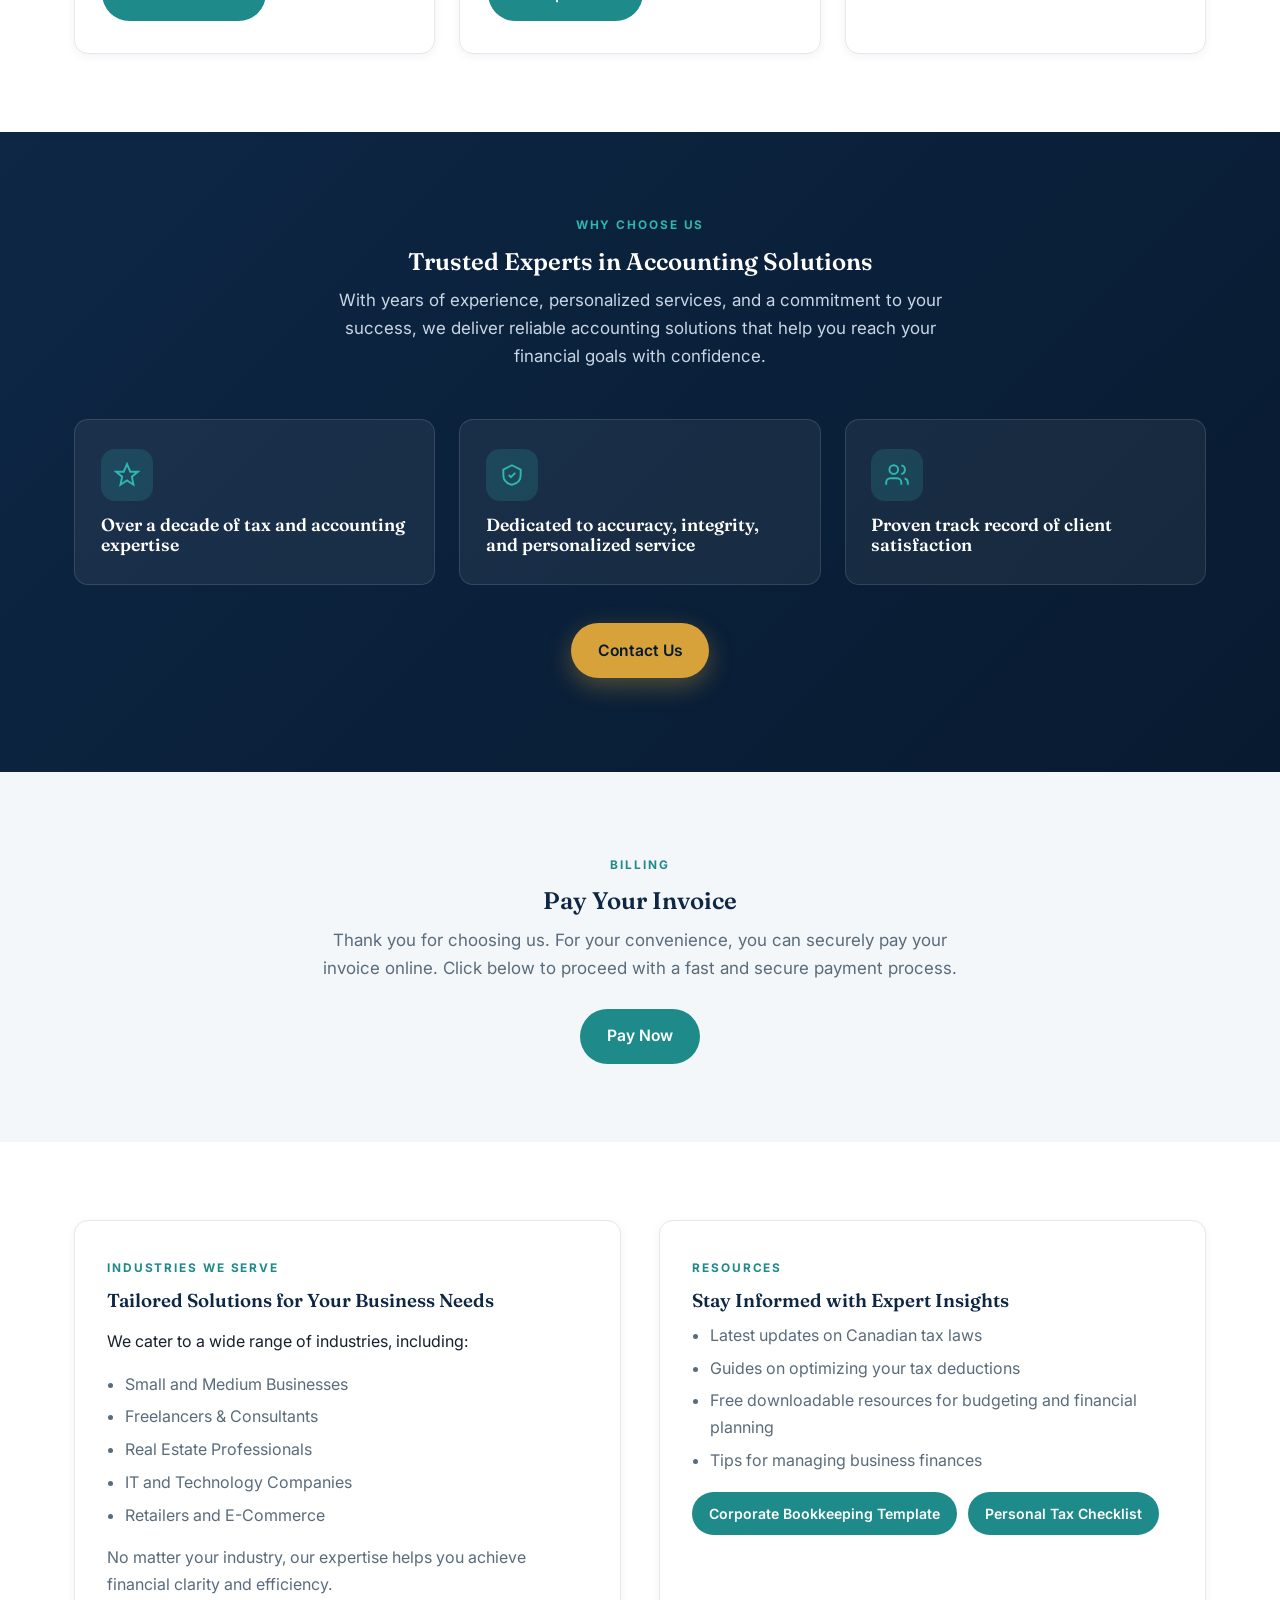
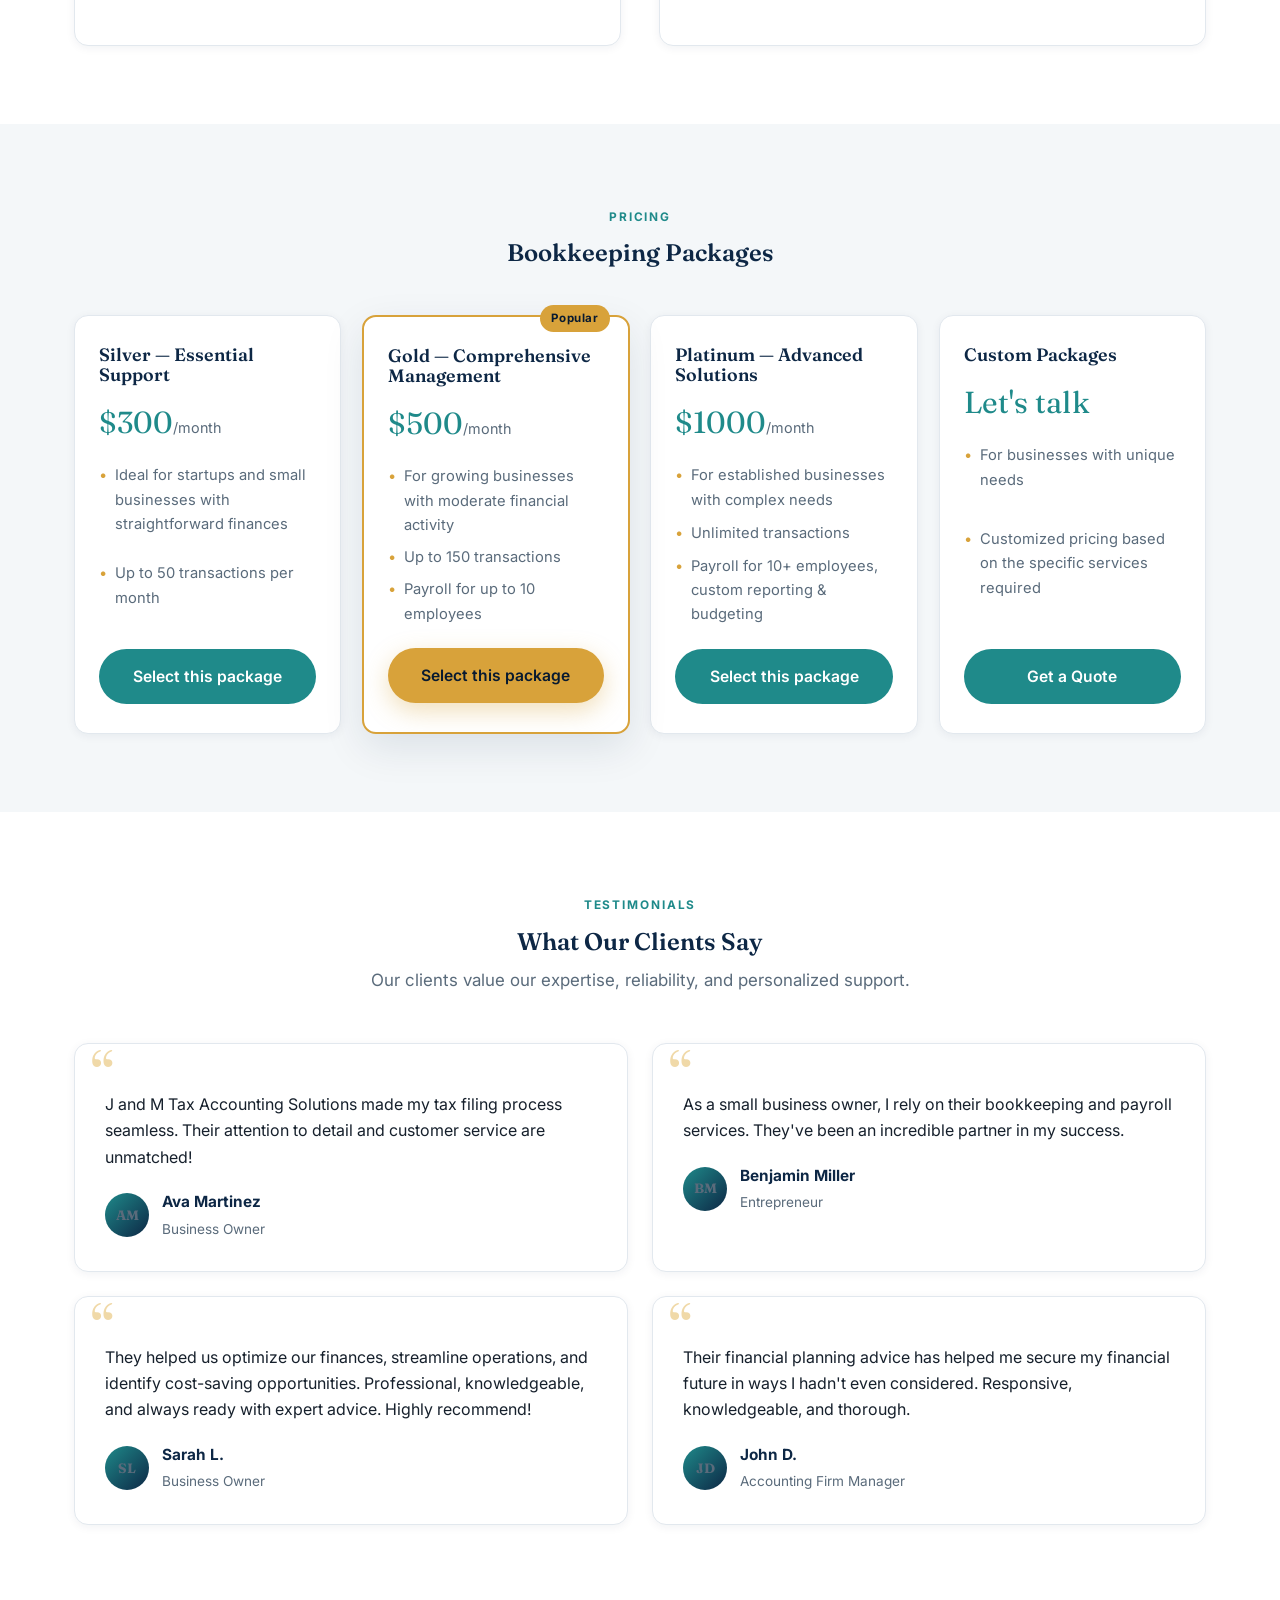
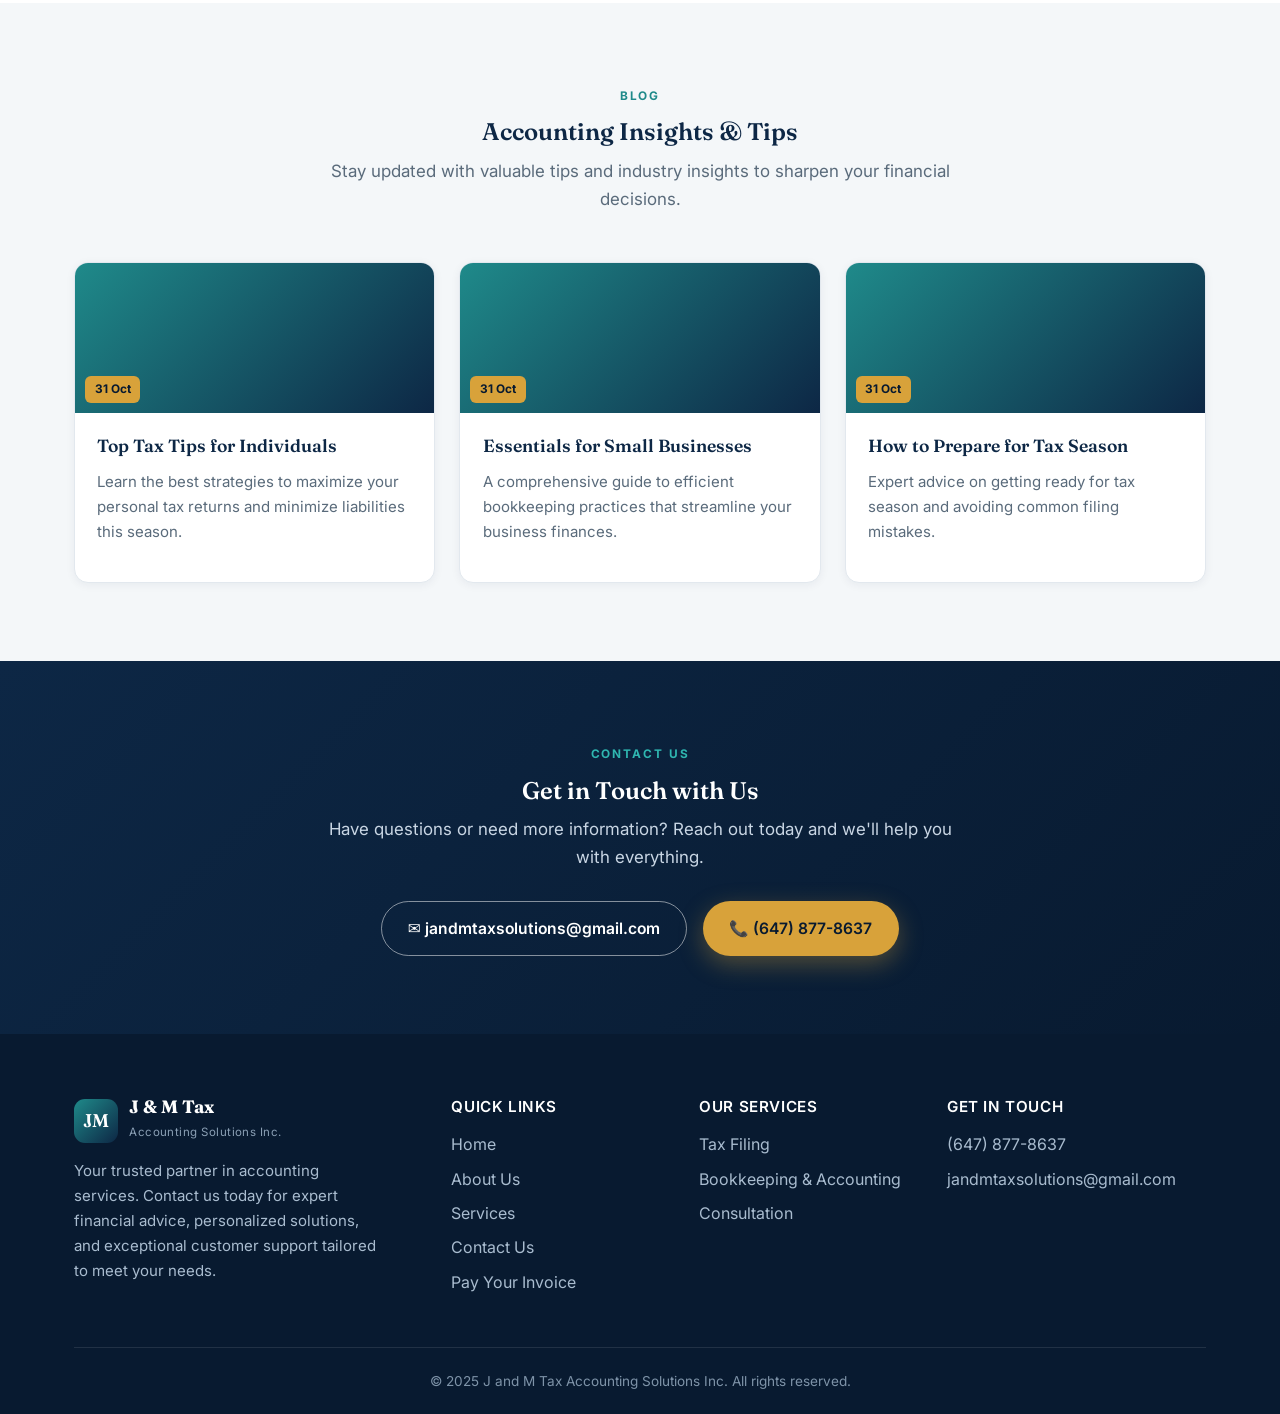
==== commit e8568289: "SEO updated" ====
--- a/index.html
+++ b/index.html
@@ -3,12 +3,64 @@
 <head>
 <meta charset="UTF-8">
 <meta name="viewport" content="width=device-width, initial-scale=1.0">
-<title>J &amp; M Tax Accounting Solutions Inc. — Tax, Bookkeeping &amp; Accounting</title>
-<meta name="description" content="J and M Tax Accounting Solutions Inc. provides reliable tax preparation, bookkeeping, payroll, and accounting services across Canada.">
+<title>Tax Accountant Serving Hamilton, Mississauga &amp; Ontario | J &amp; M Tax</title>
+<meta name="description" content="Remote personal &amp; corporate tax filing, bookkeeping, and accounting for individuals and small businesses across Ontario — Hamilton, Mississauga &amp; the GTA. Personal tax from $70.">
 <link rel="preconnect" href="https://fonts.googleapis.com">
 <link rel="preconnect" href="https://fonts.gstatic.com" crossorigin>
 <link href="https://fonts.googleapis.com/css2?family=Fraunces:opsz,wght@9..144,400;9..144,500;9..144,600&family=Inter:wght@400;500;600;700&display=swap" rel="stylesheet">
 <link rel="stylesheet" href="styles.css">
+<script type="application/ld+json">
+{
+  "@context": "https://schema.org",
+  "@type": "AccountingService",
+  "name": "J & M Tax Accounting Solutions Inc.",
+  "@id": "https://jandmtaxaccounting.com",
+  "url": "https://jandmtaxaccounting.com",
+  "telephone": "+16478778637",
+  "email": "jandmtaxsolutions@gmail.com",
+  "priceRange": "$$",
+  "description": "Canadian tax and accounting firm offering personal and corporate tax filing, bookkeeping, payroll, HST/GST filing, and consultation services across Ontario.",
+  "address": {
+    "@type": "PostalAddress",
+    "addressLocality": "Mississauga",
+    "addressRegion": "ON",
+    "addressCountry": "CA"
+  },
+  "areaServed": [
+    { "@type": "City", "name": "Hamilton" },
+    { "@type": "City", "name": "Mississauga" },
+    { "@type": "City", "name": "Toronto" },
+    { "@type": "City", "name": "Brampton" },
+    { "@type": "City", "name": "Burlington" },
+    { "@type": "City", "name": "Oakville" },
+    { "@type": "AdministrativeArea", "name": "Ontario" }
+  ],
+  "openingHoursSpecification": [
+    {
+      "@type": "OpeningHoursSpecification",
+      "dayOfWeek": ["Monday", "Tuesday", "Wednesday", "Thursday", "Friday"],
+      "opens": "09:00",
+      "closes": "17:00"
+    },
+    {
+      "@type": "OpeningHoursSpecification",
+      "dayOfWeek": ["Saturday", "Sunday"],
+      "description": "By appointment"
+    }
+  ],
+  "founder": [
+    { "@type": "Person", "name": "Moin Mulla", "jobTitle": "CPA" },
+    { "@type": "Person", "name": "Jainuddin Mulla", "jobTitle": "Chartered Accountant" }
+  ],
+  "sameAs": [],
+  "makesOffer": [
+    { "@type": "Offer", "itemOffered": { "@type": "Service", "name": "Personal Tax Filing" }, "priceCurrency": "CAD", "priceSpecification": { "@type": "PriceSpecification", "minPrice": "70", "priceCurrency": "CAD" } },
+    { "@type": "Offer", "itemOffered": { "@type": "Service", "name": "Corporate Tax Filing" }, "priceCurrency": "CAD", "priceSpecification": { "@type": "PriceSpecification", "minPrice": "800", "priceCurrency": "CAD" } },
+    { "@type": "Offer", "itemOffered": { "@type": "Service", "name": "Bookkeeping & Accounting" } },
+    { "@type": "Offer", "itemOffered": { "@type": "Service", "name": "Consultation" } }
+  ]
+}
+</script>
 </head>
 <body>
 
@@ -51,11 +103,11 @@
 <!-- Hero -->
 <section class="hero">
   <div class="wrap">
-    <span class="eyebrow" style="color:var(--gold-soft)">Trusted across Canada</span>
+    <span class="eyebrow" style="color:var(--gold-soft)">Serving clients across Ontario</span>
     <h1>Welcome to J and M Tax <span class="accent">Accounting Solutions</span>, Inc.</h1>
-    <p>We specialize in reliable, efficient tax preparation, accounting, and business advisory services. Whether you're an individual or a business owner, your financial success is our priority.</p>
+    <p>We specialize in reliable, efficient tax preparation, accounting, and business advisory services. Whether you're an individual or a business owner, your financial success is our priority. We serve clients securely online across Ontario, including Hamilton, Mississauga, Toronto, and the GTA.</p>
     <ul class="hero-points">
-      <li>Trusted by clients across Canada</li>
+      <li>Trusted by clients across Hamilton, Mississauga &amp; Ontario</li>
       <li>Expertise in tax filing, bookkeeping, and accounting solutions</li>
       <li>Personalized services tailored to your unique needs</li>
     </ul>
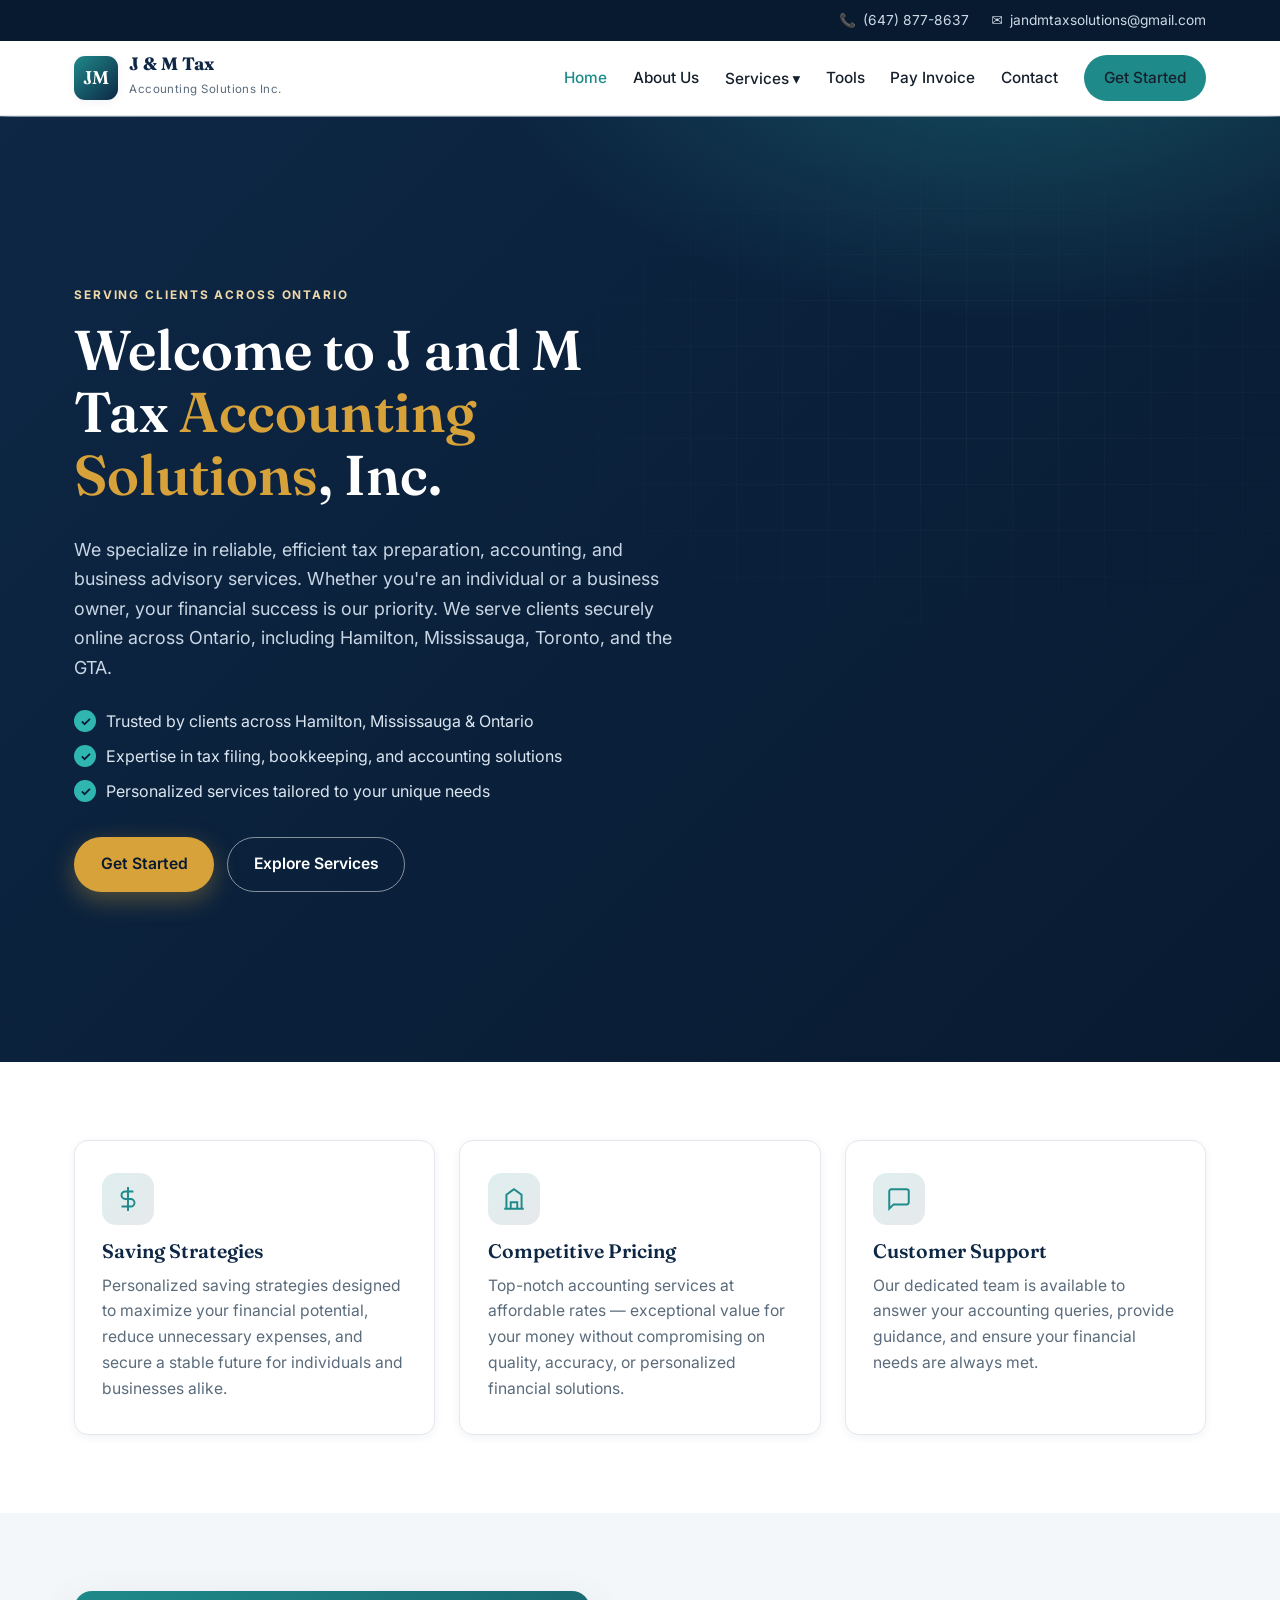
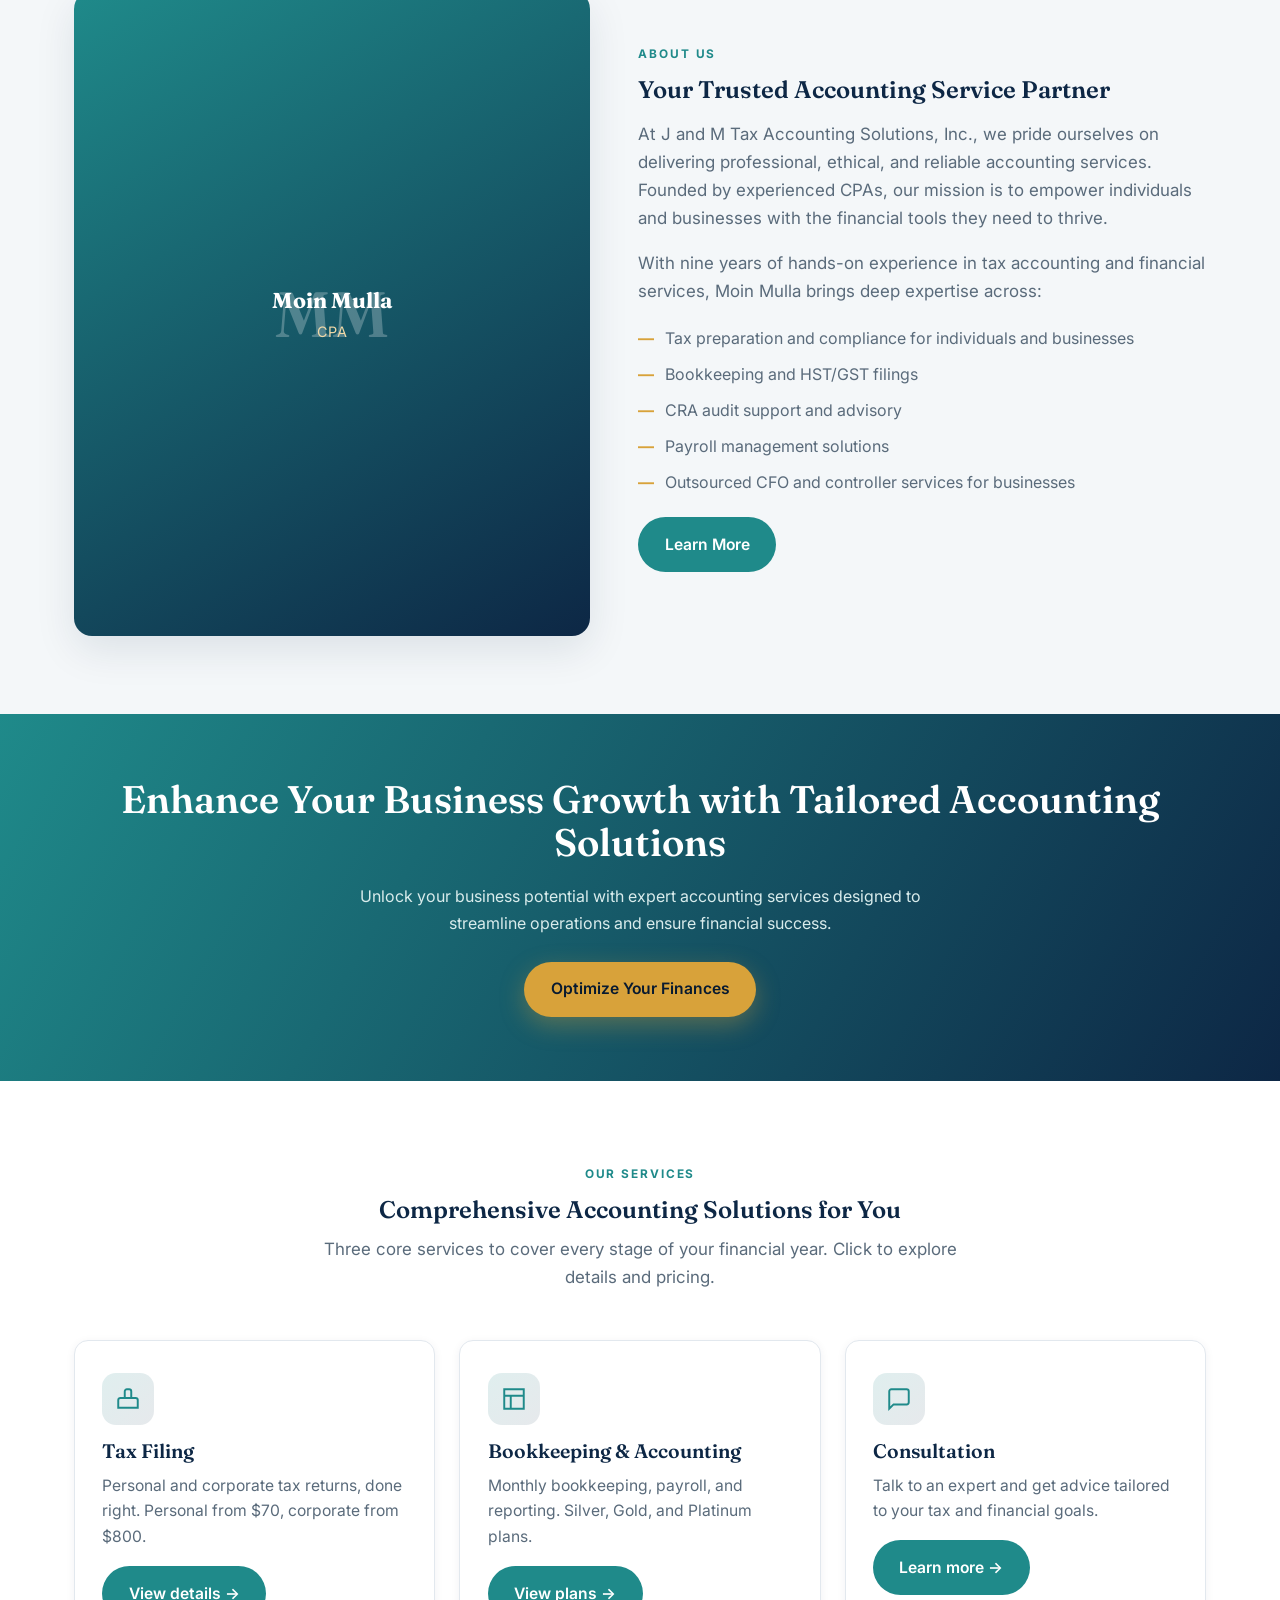
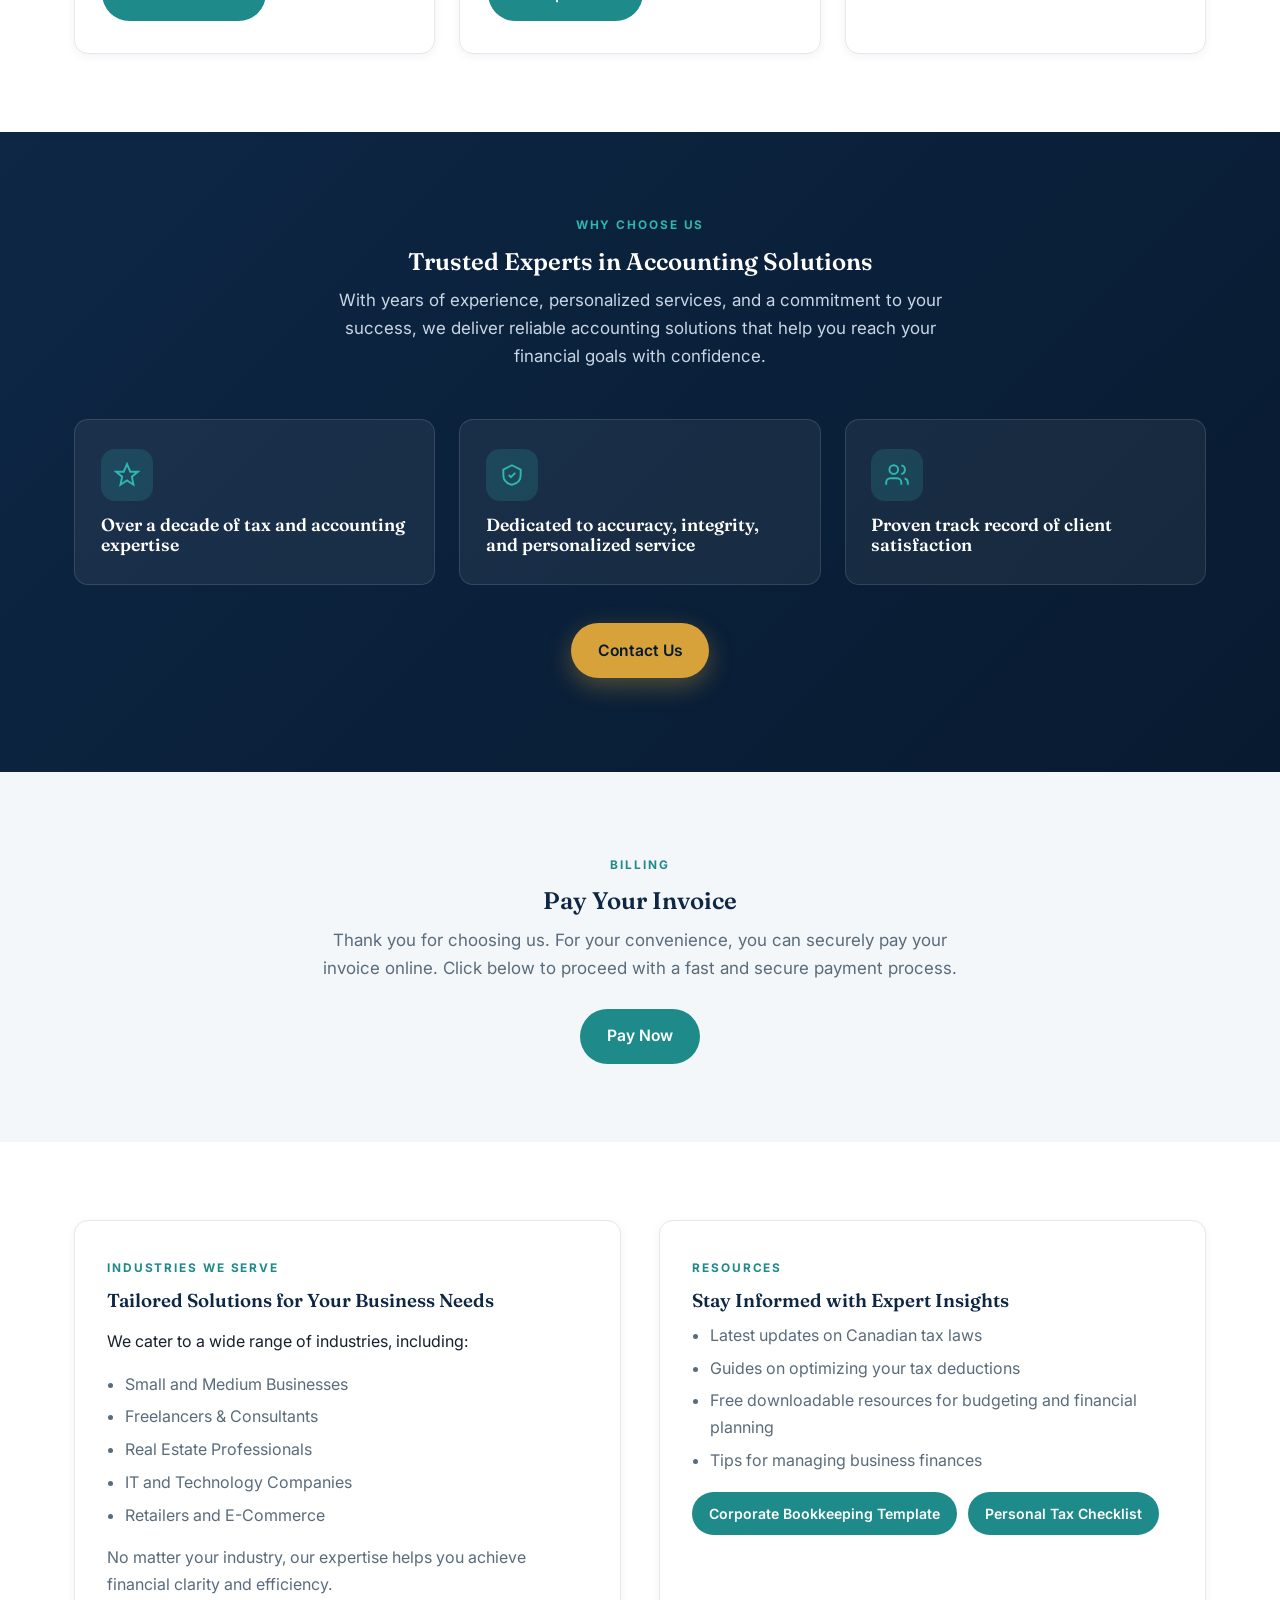
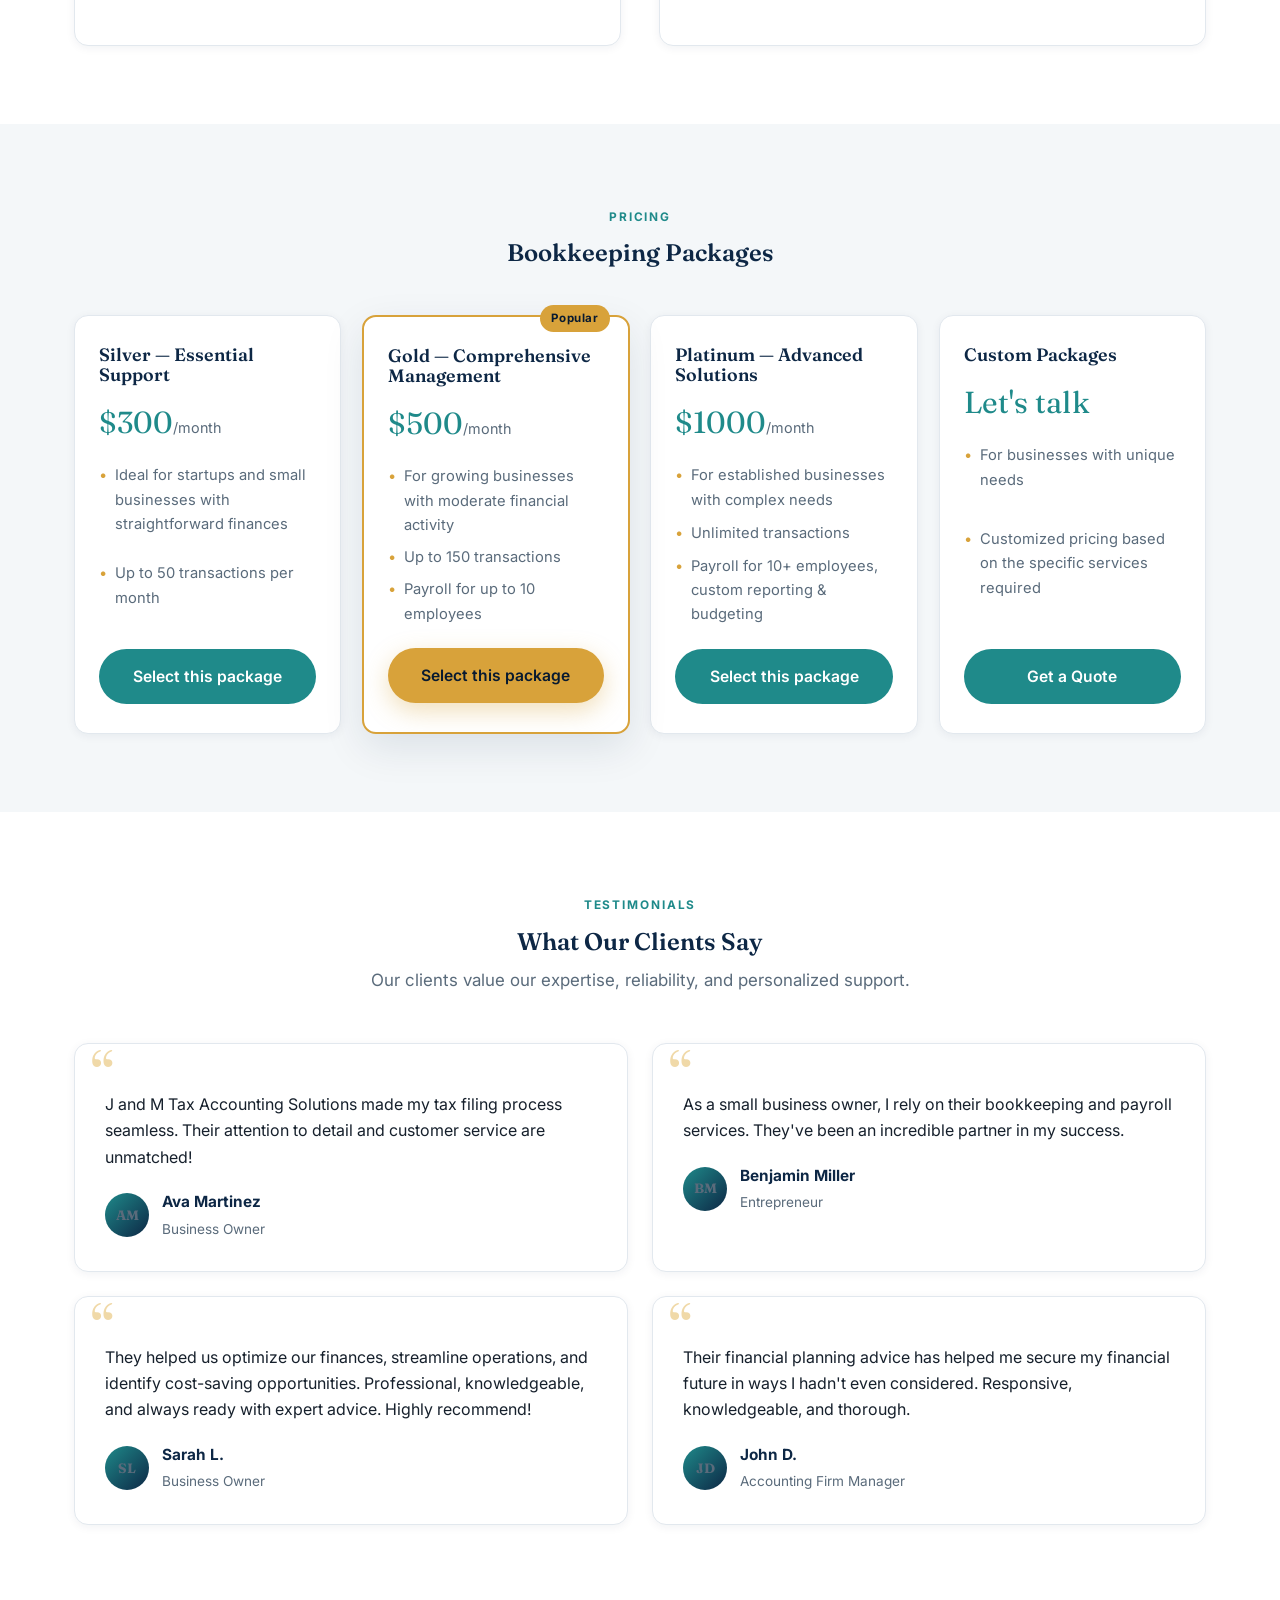
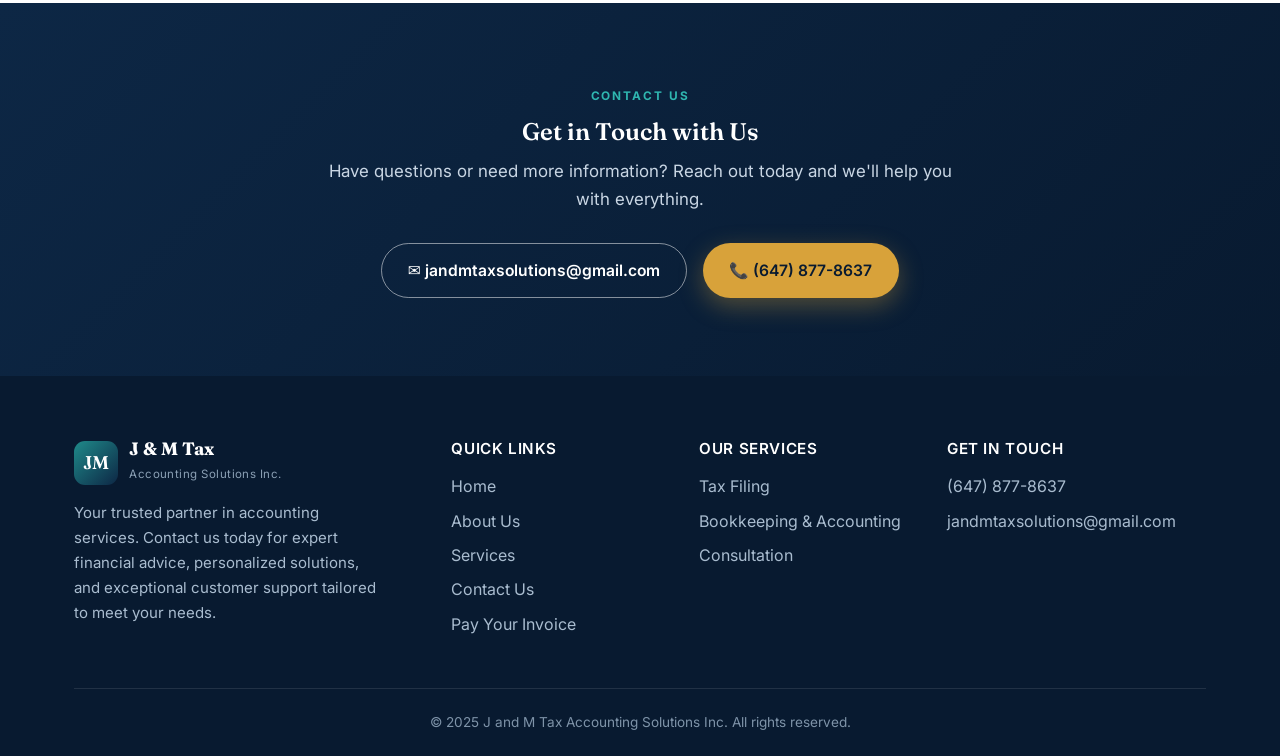
==== commit 790cca37: "Blogs removed" ====
--- a/index.html
+++ b/index.html
@@ -1,6 +1,15 @@
 <!DOCTYPE html>
 <html lang="en">
 <head>
+<!-- Google Analytics (GA4) -->
+<script async src="https://www.googletagmanager.com/gtag/js?id=G-EYDF0J5ET3"></script>
+<script>
+  window.dataLayer = window.dataLayer || [];
+  function gtag(){dataLayer.push(arguments);}
+  gtag('js', new Date());
+  gtag('config', 'G-EYDF0J5ET3');
+</script>
+
 <meta charset="UTF-8">
 <meta name="viewport" content="width=device-width, initial-scale=1.0">
 <title>Tax Accountant Serving Hamilton, Mississauga &amp; Ontario | J &amp; M Tax</title>
@@ -261,8 +270,8 @@
           <li>Tips for managing business finances</li>
         </ul>
         <p style="margin-top:1.2rem;display:flex;gap:.7rem;flex-wrap:wrap">
-          <a href="https://docs.google.com/spreadsheets/d/1RkNz_PinqaXWeVVsZksRI8TePfyLMb2lrqxDUwdbzs8/edit?gid=1551892102" target="_blank" rel="noopener" class="btn btn-teal" style="padding:.55rem 1rem;font-size:.88rem">Corporate Bookkeeping Template</a>
-          <a href="https://docs.google.com/spreadsheets/d/1AuAmyjK6BydxMG6UYsLFBCUasDtSNKNdaTGoETBiTB0/edit?gid=1285991182" target="_blank" rel="noopener" class="btn btn-teal" style="padding:.55rem 1rem;font-size:.88rem">Personal Tax Checklist</a>
+          <a href="https://docs.google.com/spreadsheets/d/1RkNz_PinqaXWeVVsZksRI8TePfyLMb2lrqxDUwdbzs8/copy" target="_blank" rel="noopener" class="btn btn-teal" style="padding:.55rem 1rem;font-size:.88rem">Corporate Bookkeeping Template</a>
+          <a href="https://docs.google.com/spreadsheets/d/1AuAmyjK6BydxMG6UYsLFBCUasDtSNKNdaTGoETBiTB0/copy" target="_blank" rel="noopener" class="btn btn-teal" style="padding:.55rem 1rem;font-size:.88rem">Personal Tax Checklist</a>
         </p>
       </div>
     </div>
@@ -332,22 +341,6 @@
       <div class="quote"><p>As a small business owner, I rely on their bookkeeping and payroll services. They've been an incredible partner in my success.</p><div class="who"><span class="avatar">BM</span><div><b>Benjamin Miller</b><span>Entrepreneur</span></div></div></div>
       <div class="quote"><p>They helped us optimize our finances, streamline operations, and identify cost-saving opportunities. Professional, knowledgeable, and always ready with expert advice. Highly recommend!</p><div class="who"><span class="avatar">SL</span><div><b>Sarah L.</b><span>Business Owner</span></div></div></div>
       <div class="quote"><p>Their financial planning advice has helped me secure my financial future in ways I hadn't even considered. Responsive, knowledgeable, and thorough.</p><div class="who"><span class="avatar">JD</span><div><b>John D.</b><span>Accounting Firm Manager</span></div></div></div>
-    </div>
-  </div>
-</section>
-
-<!-- Blog -->
-<section class="tint">
-  <div class="wrap">
-    <div class="section-head">
-      <span class="eyebrow">Blog</span>
-      <h2>Accounting Insights &amp; Tips</h2>
-      <p class="lead">Stay updated with valuable tips and industry insights to sharpen your financial decisions.</p>
-    </div>
-    <div class="blog-grid">
-      <article class="post"><div class="thumb"><span class="date">31 Oct</span></div><div class="body"><h3>Top Tax Tips for Individuals</h3><p>Learn the best strategies to maximize your personal tax returns and minimize liabilities this season.</p></div></article>
-      <article class="post"><div class="thumb"><span class="date">31 Oct</span></div><div class="body"><h3>Essentials for Small Businesses</h3><p>A comprehensive guide to efficient bookkeeping practices that streamline your business finances.</p></div></article>
-      <article class="post"><div class="thumb"><span class="date">31 Oct</span></div><div class="body"><h3>How to Prepare for Tax Season</h3><p>Expert advice on getting ready for tax season and avoiding common filing mistakes.</p></div></article>
     </div>
   </div>
 </section>
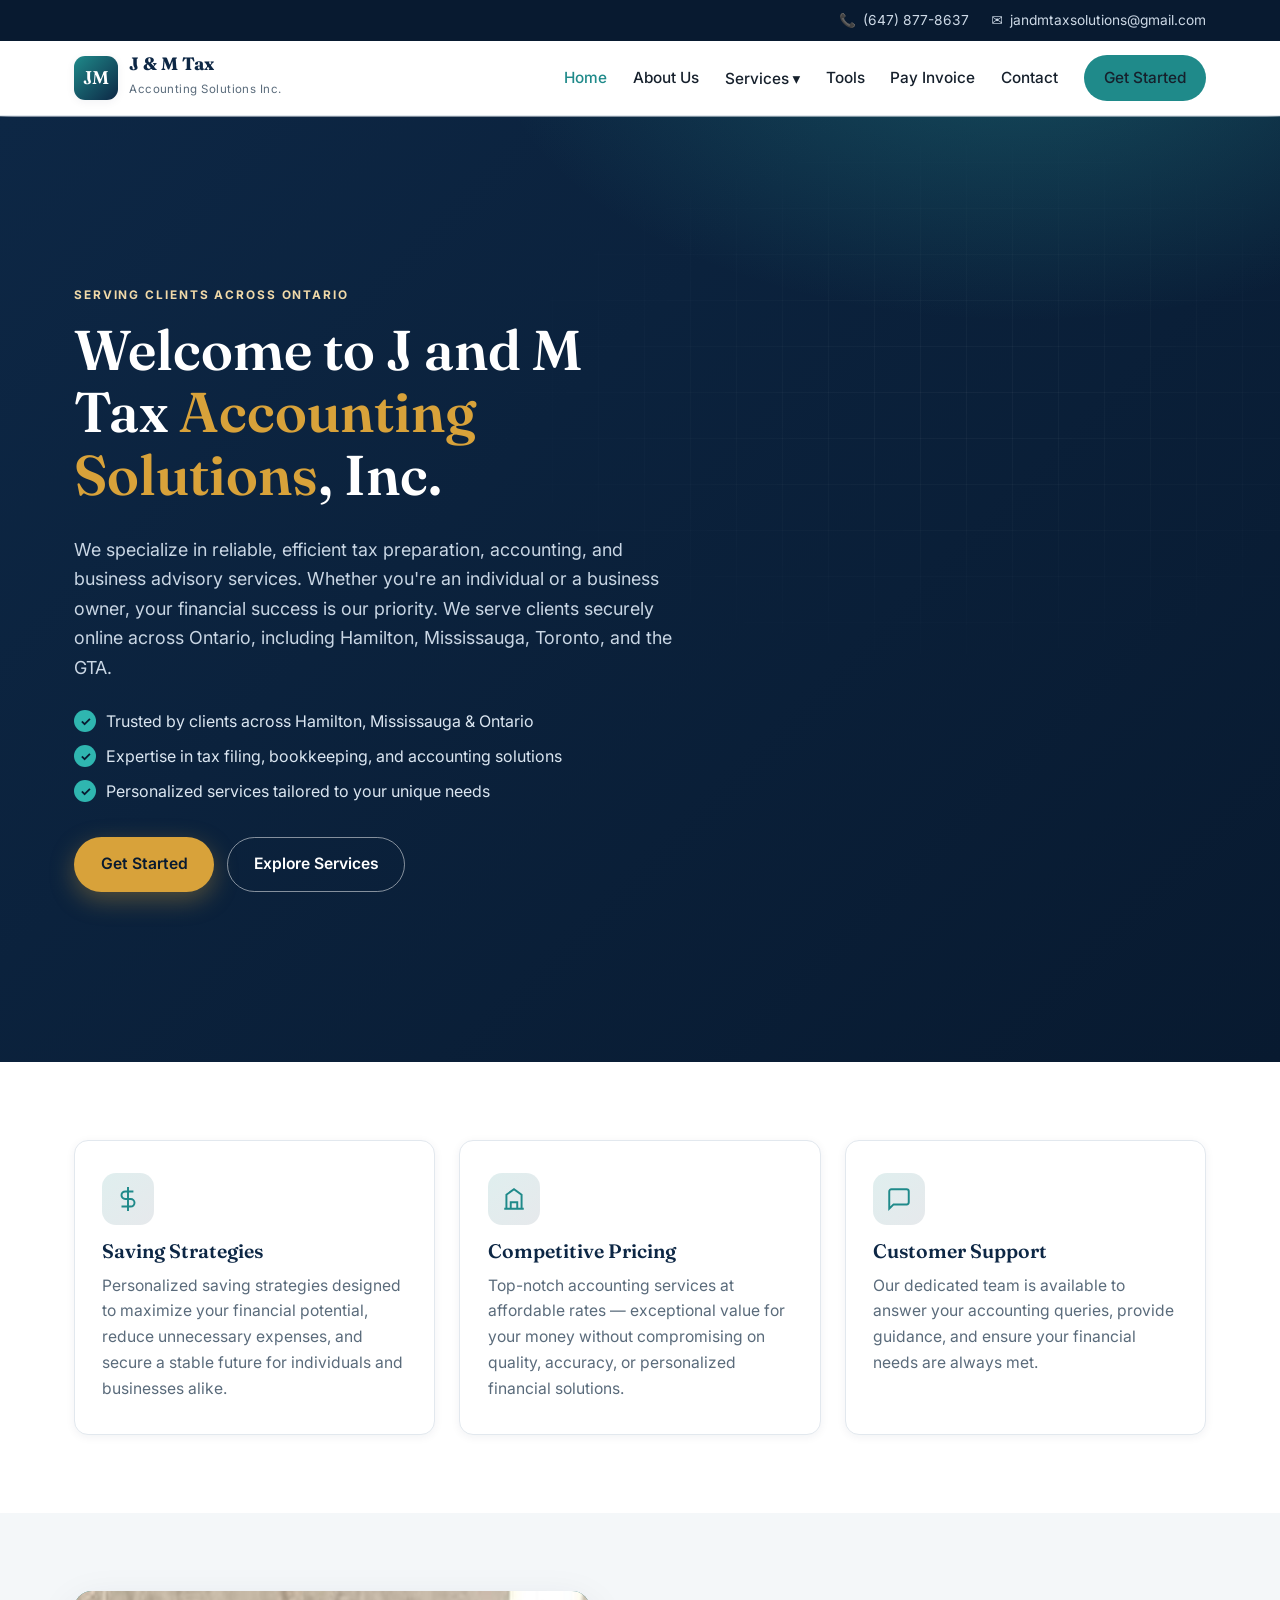
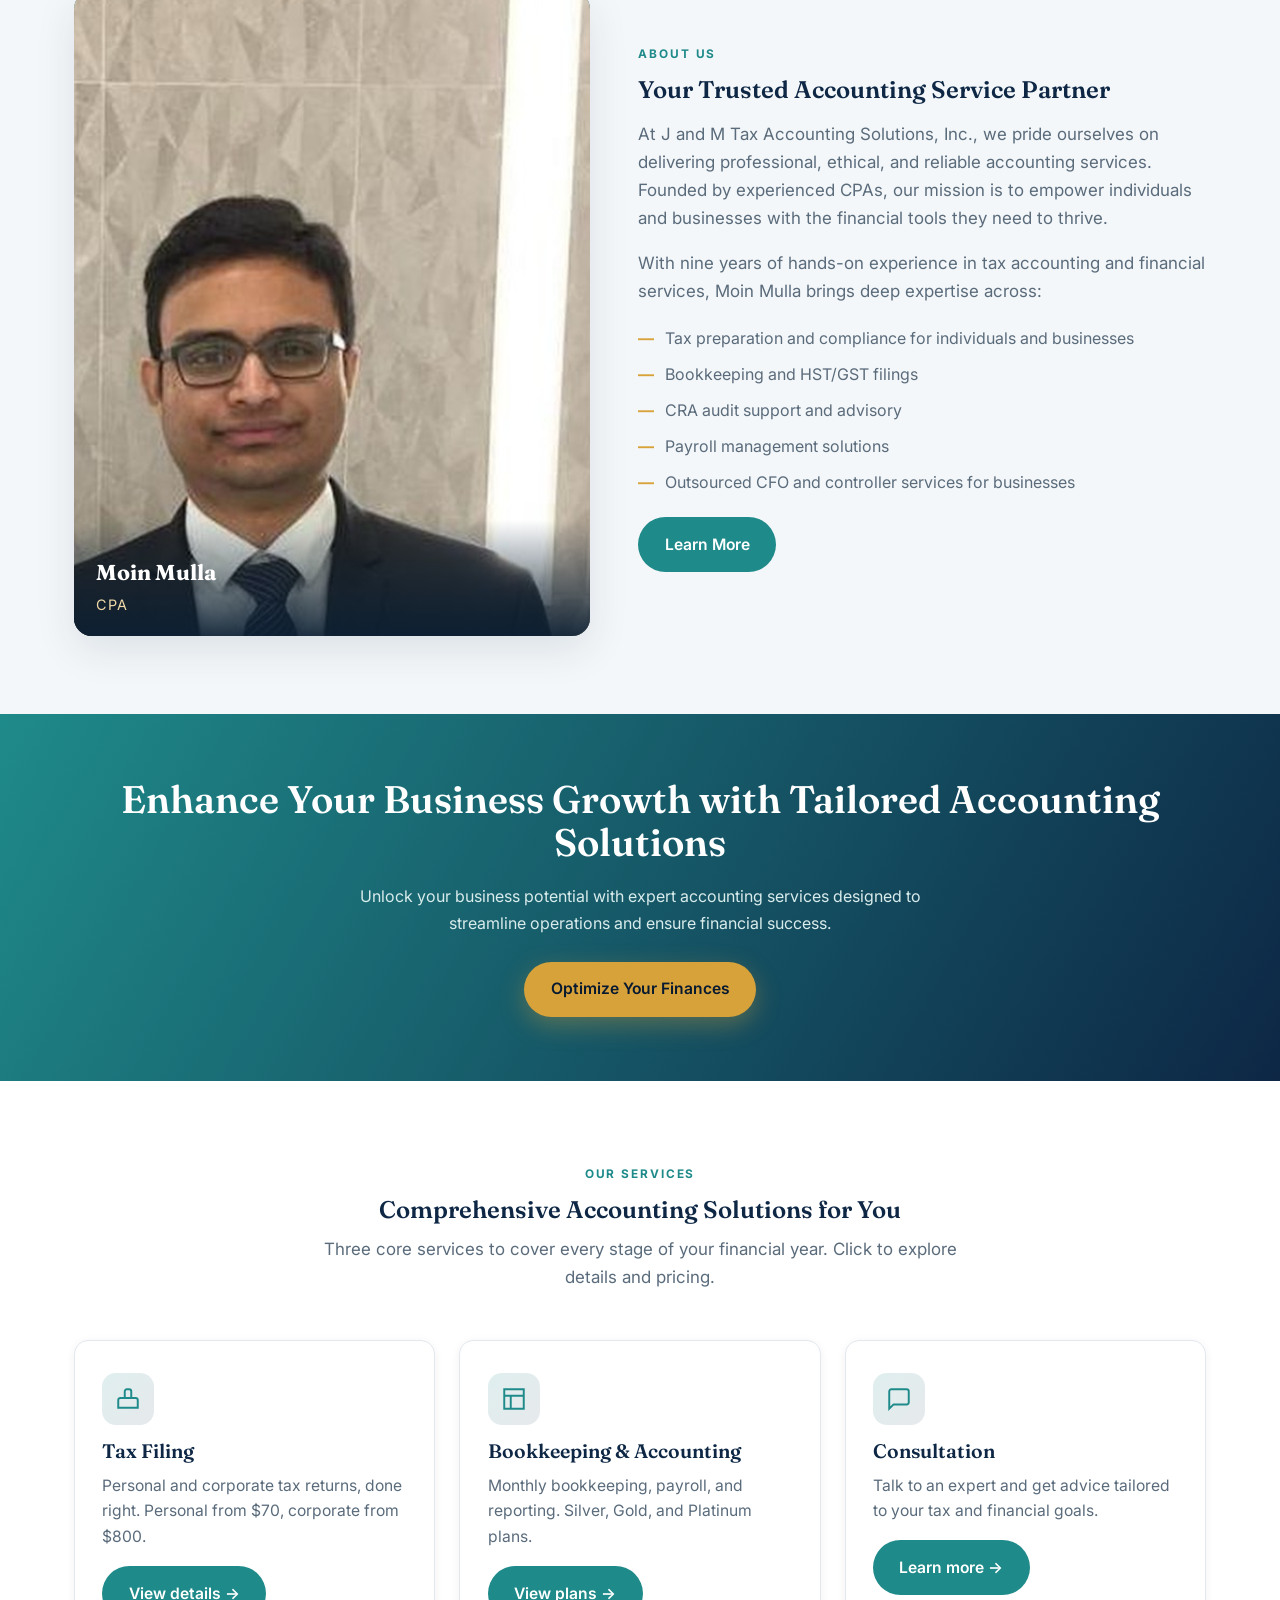
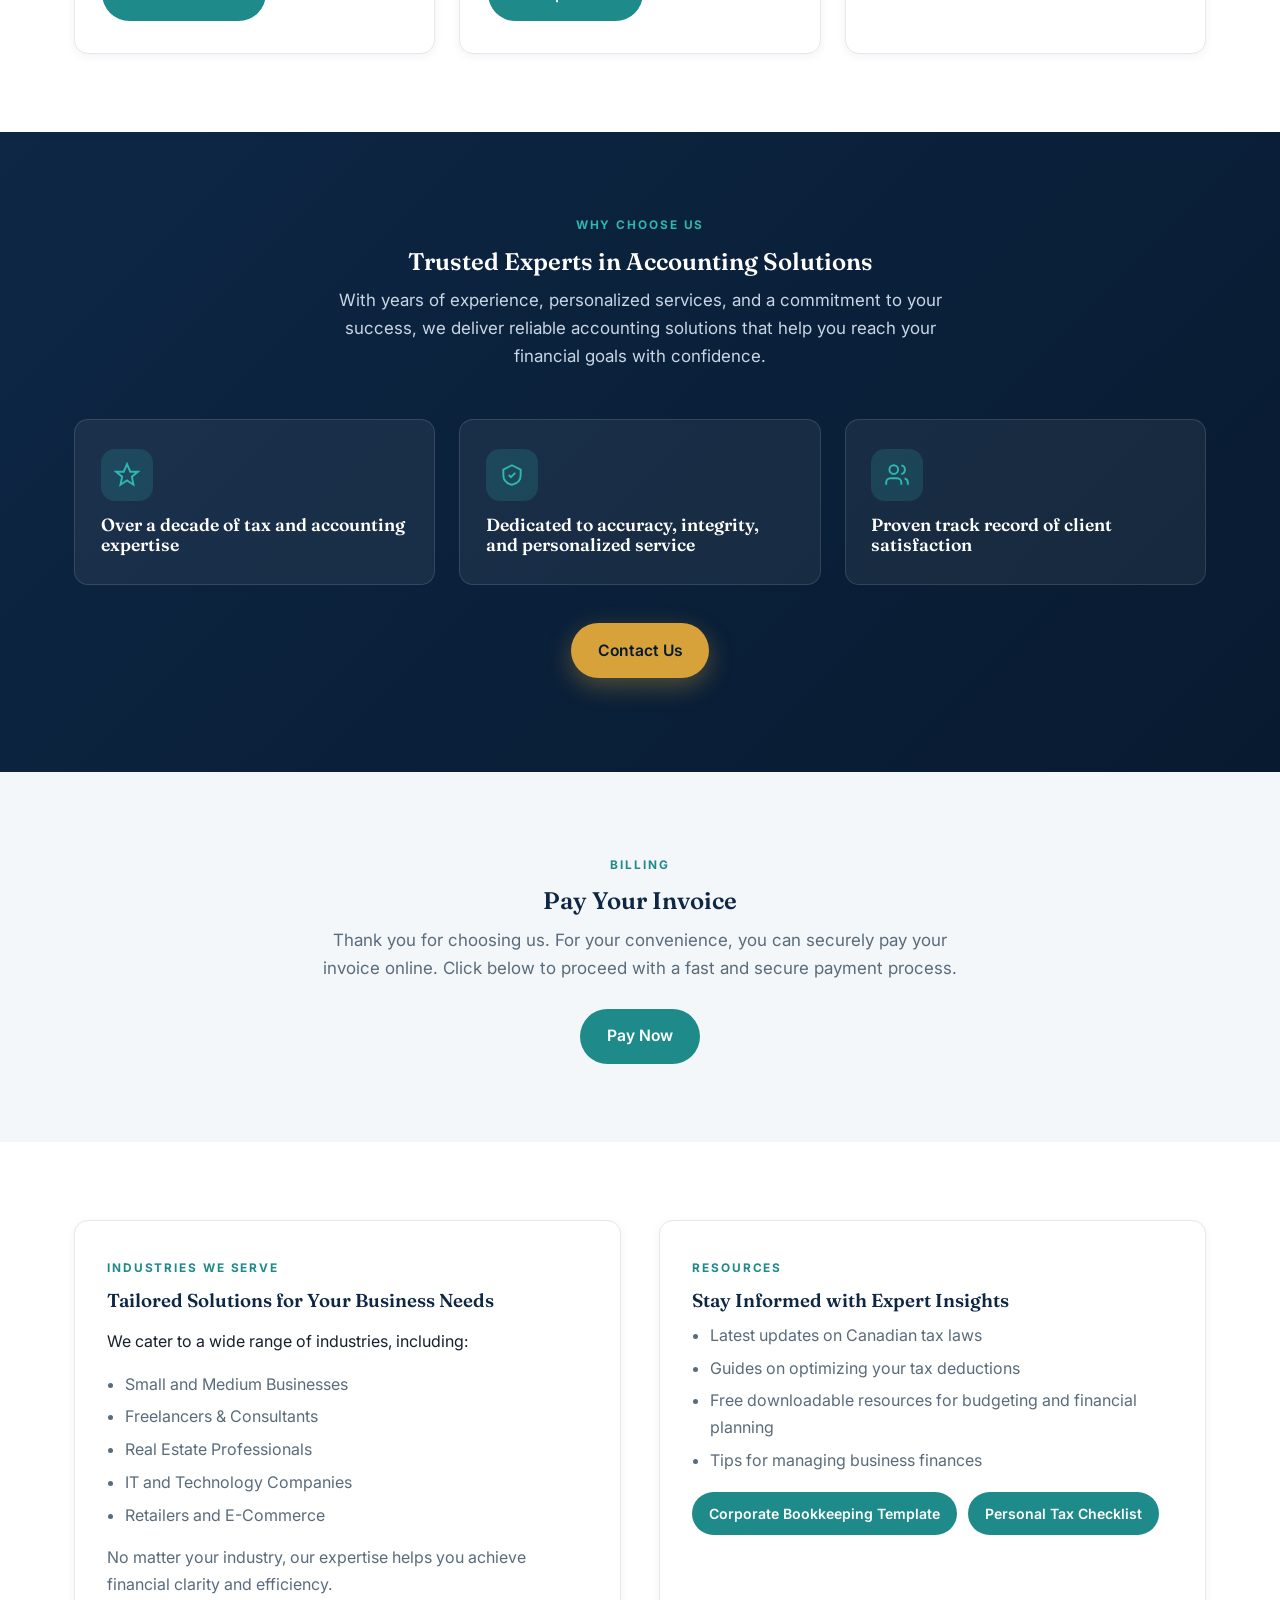
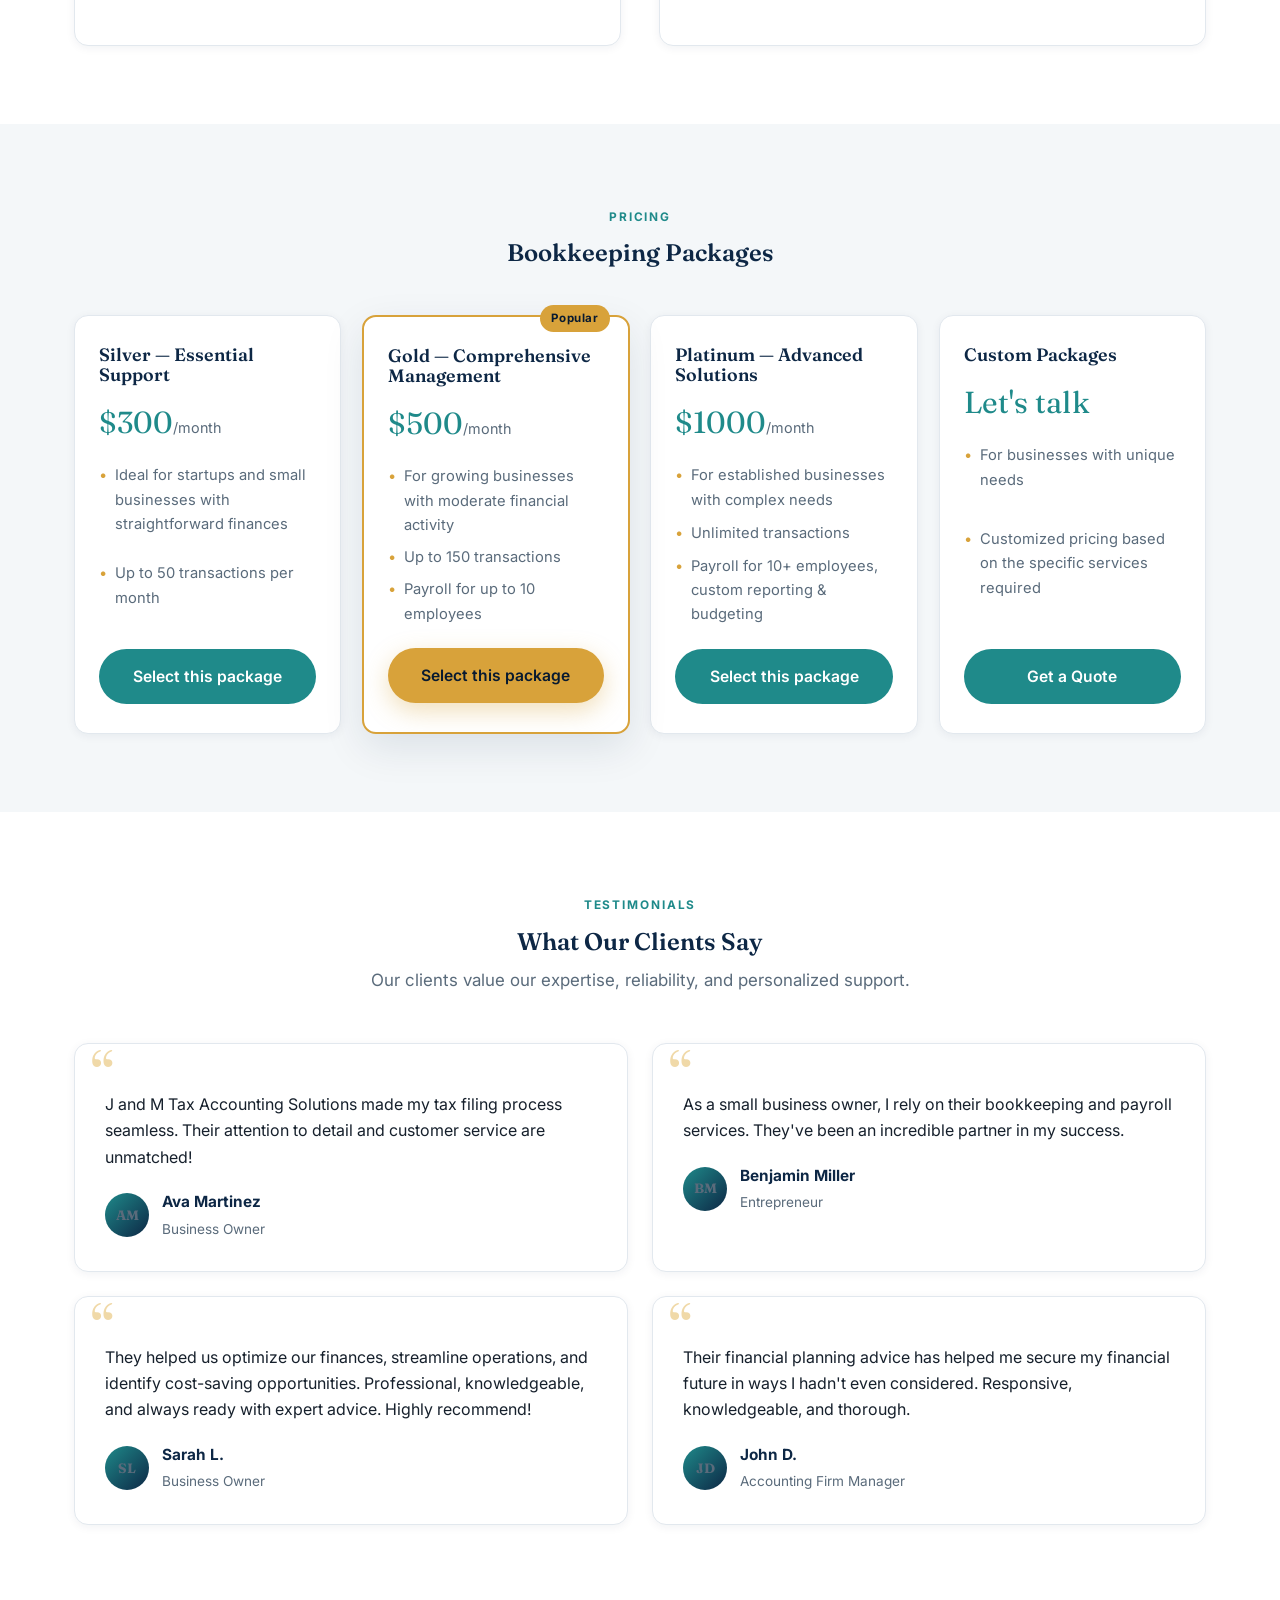
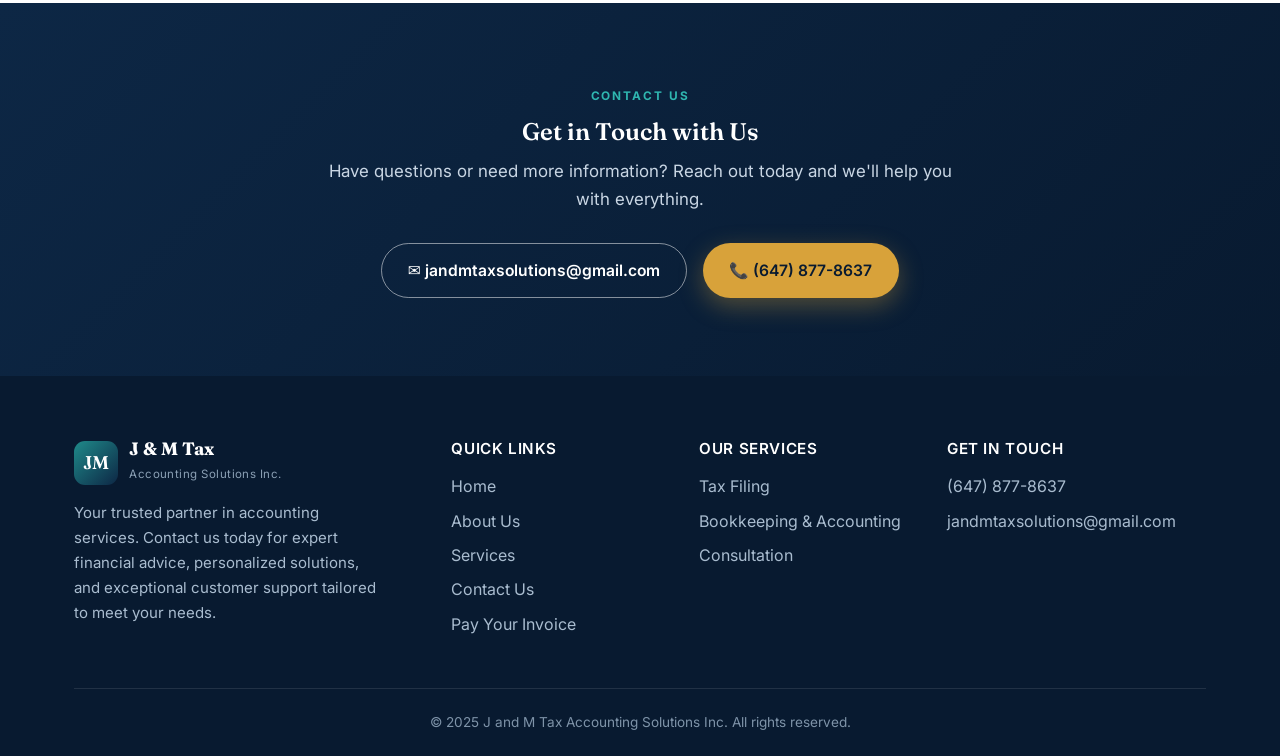
==== commit 0c39705f: "Photos added" ====
--- a/index.html
+++ b/index.html
@@ -154,8 +154,8 @@
 <section class="tint">
   <div class="wrap">
     <div class="split">
-      <div class="portrait">
-        <span class="mono">MM</span>
+      <div class="portrait has-photo">
+        <img src="img/moin.jpg" alt="Moin Mulla, CPA — J & M Tax Accounting Solutions">
         <span class="name"><b>Moin Mulla</b><span>CPA</span></span>
       </div>
       <div>
--- a/styles.css
+++ b/styles.css
@@ -231,6 +231,15 @@
 .portrait .name { position: relative; z-index: 2; }
 .portrait .name b { font-family: "Fraunces", serif; font-size: 1.35rem; display: block; }
 .portrait .name span { font-size: .9rem; color: var(--gold-soft); letter-spacing: .04em; }
+.portrait.has-photo { padding: 0; align-items: end; }
+.portrait.has-photo img {
+  position: absolute; inset: 0; width: 100%; height: 100%;
+  object-fit: cover; object-position: center top; z-index: 1;
+}
+.portrait.has-photo .name {
+  width: 100%; padding: 2.2rem 1.4rem 1.2rem; text-align: left;
+  background: linear-gradient(to top, rgba(11,31,51,.92), rgba(11,31,51,0));
+}
 .checklist { list-style: none; padding: 0; margin: 1.2rem 0 0; display: grid; gap: .6rem; }
 .checklist li { display: flex; gap: .65rem; color: var(--slate); }
 .checklist li::before { content: "—"; color: var(--gold); font-weight: 700; }
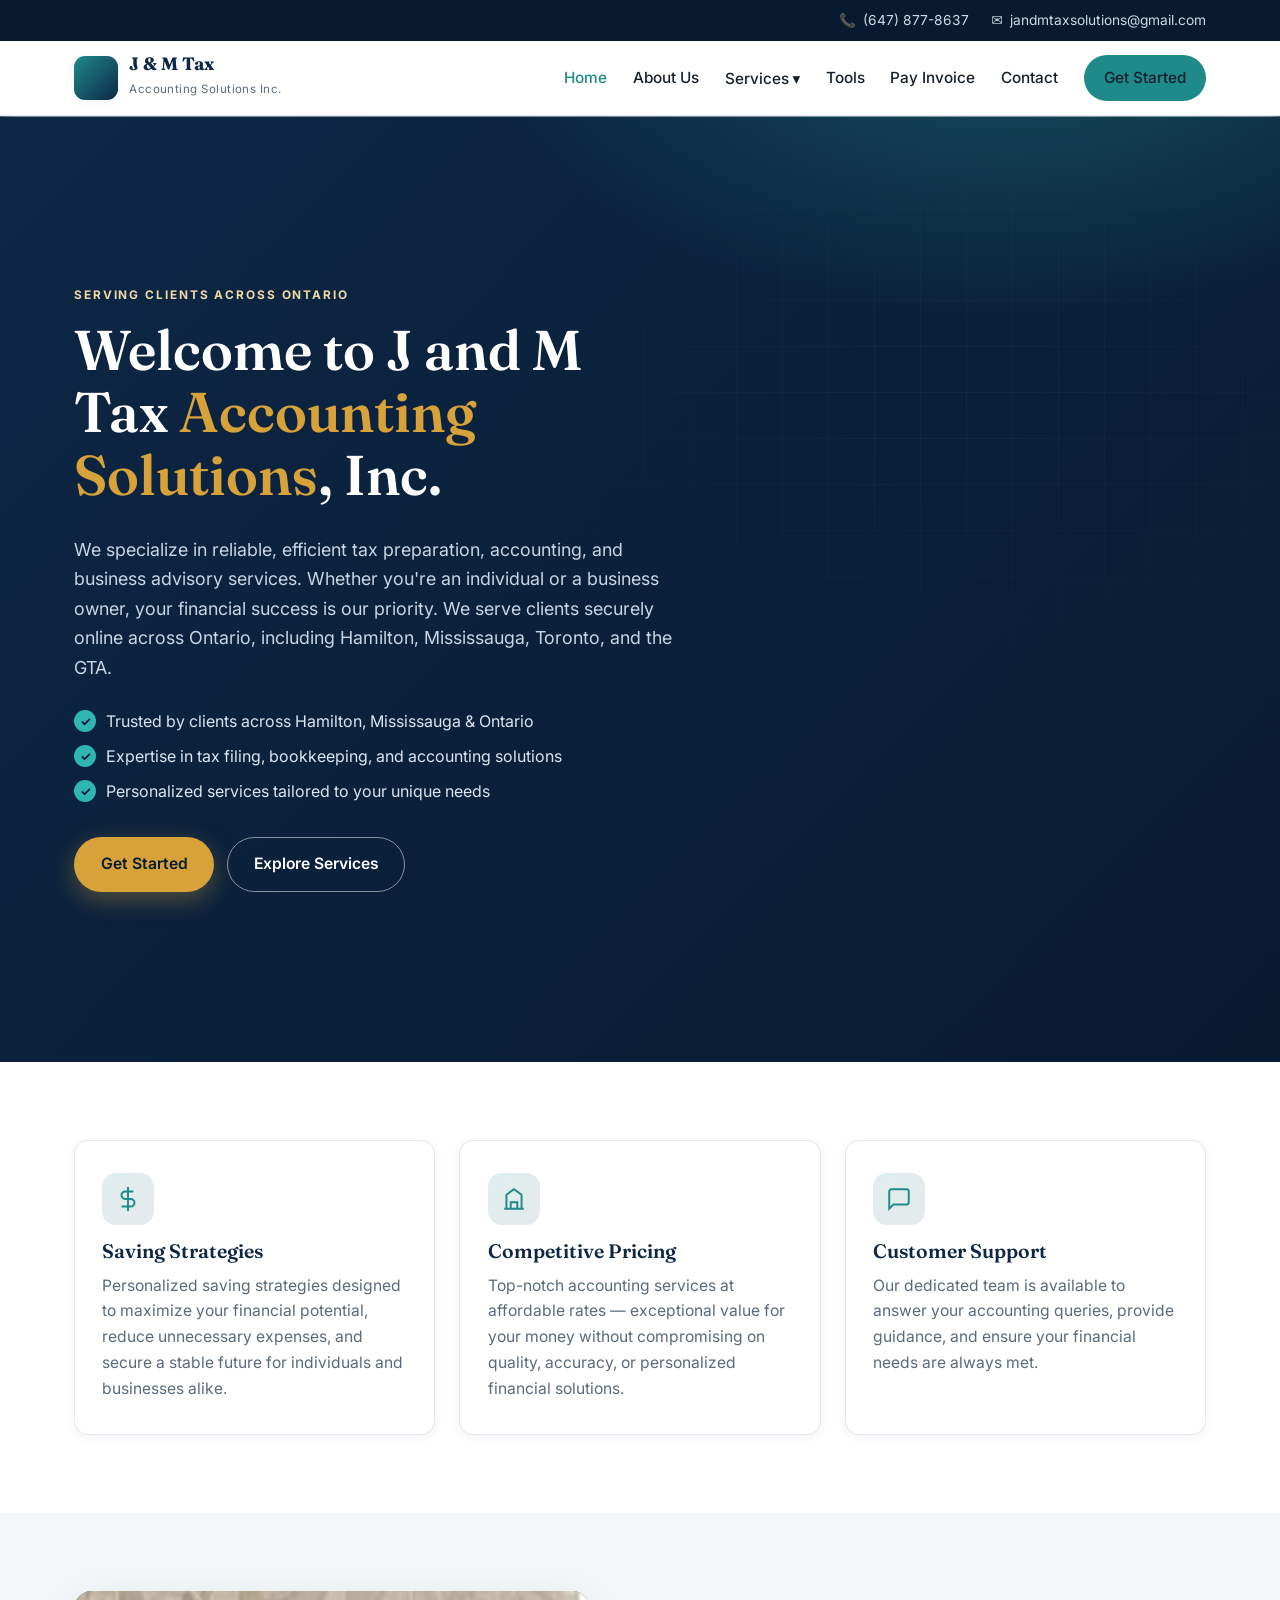
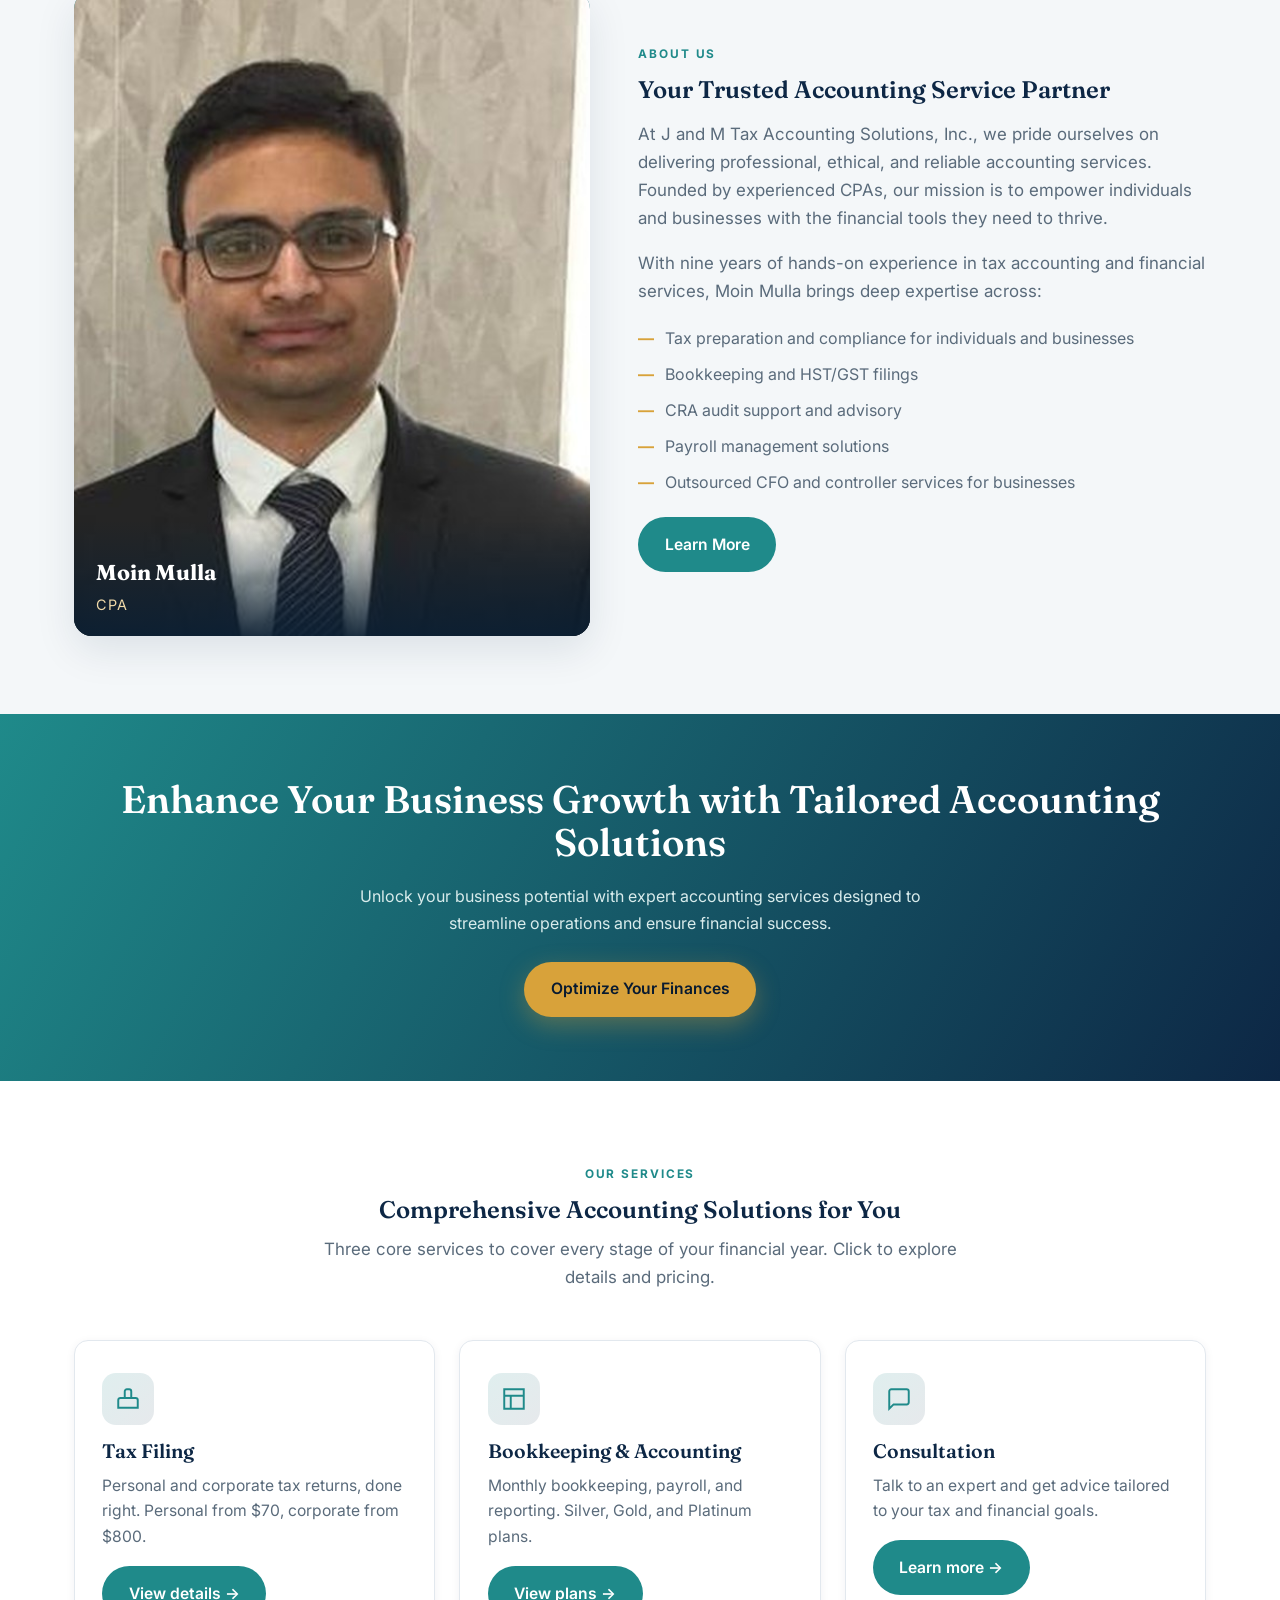
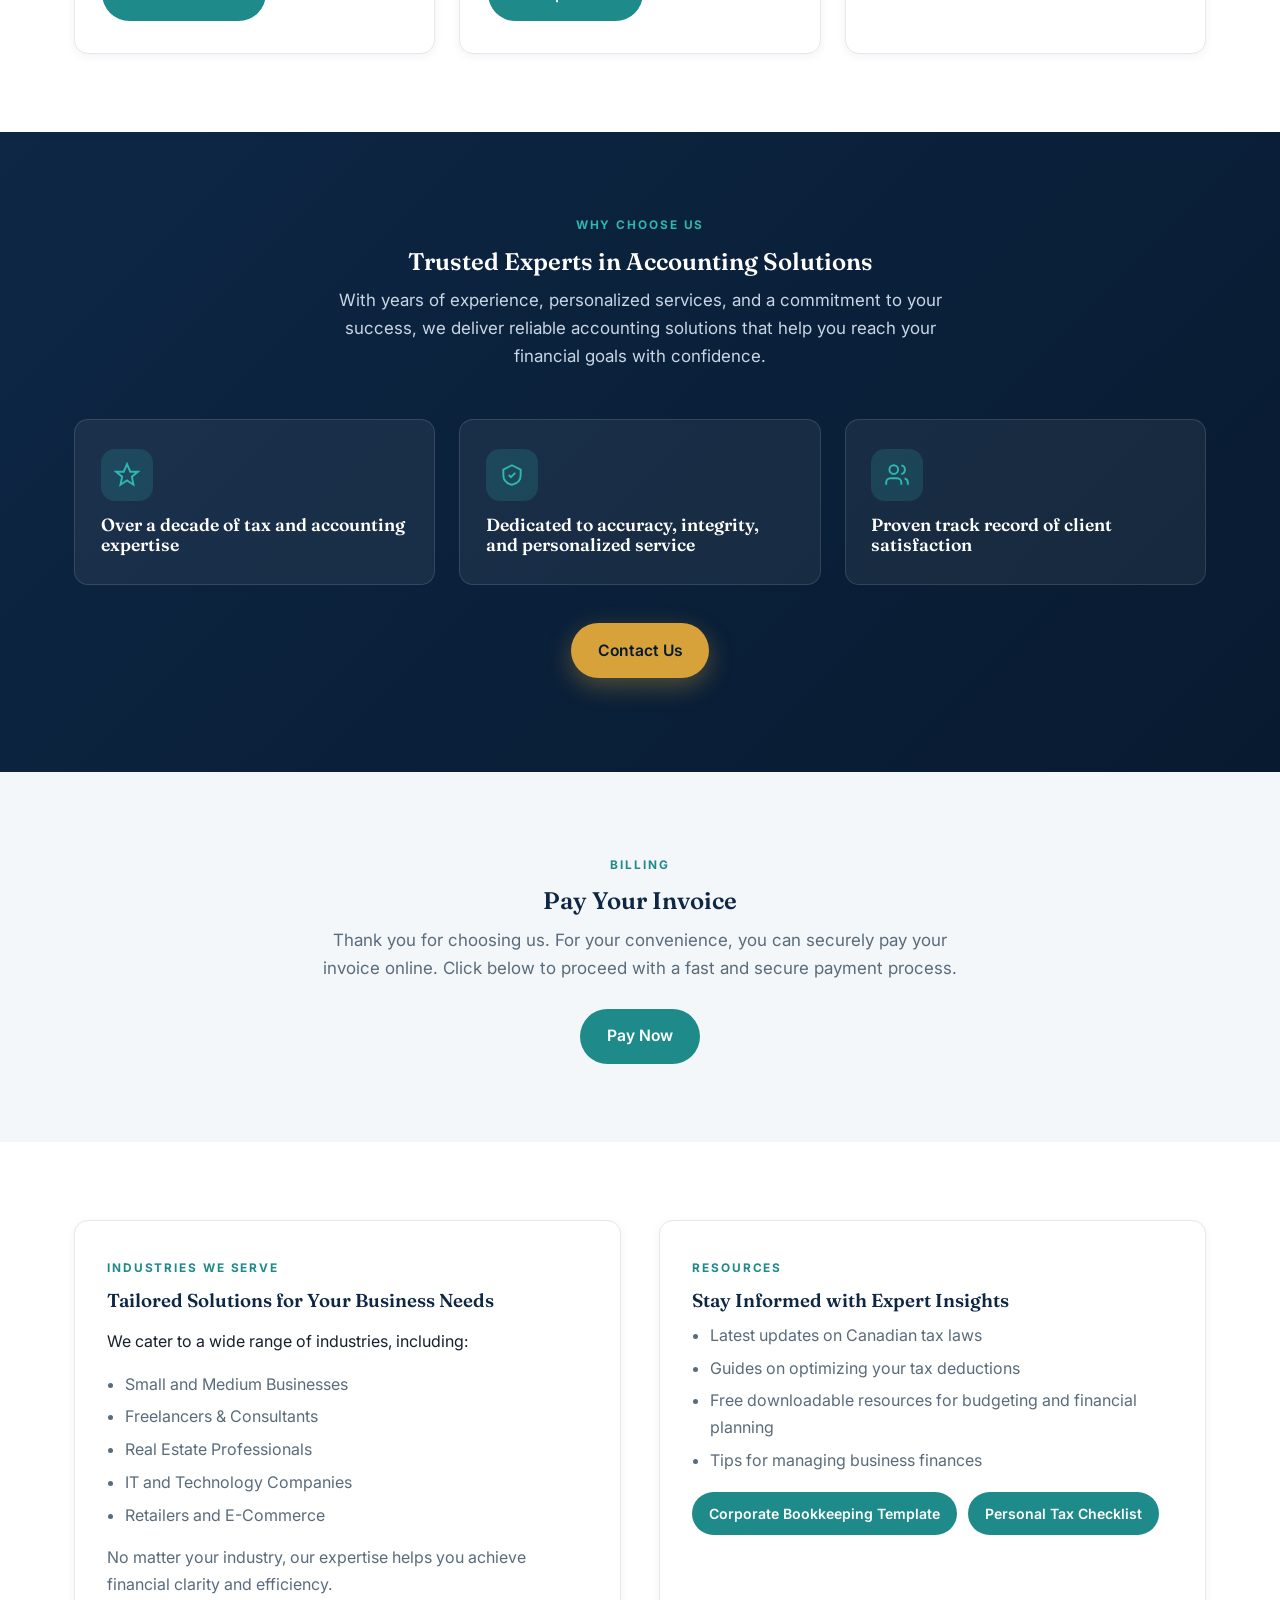
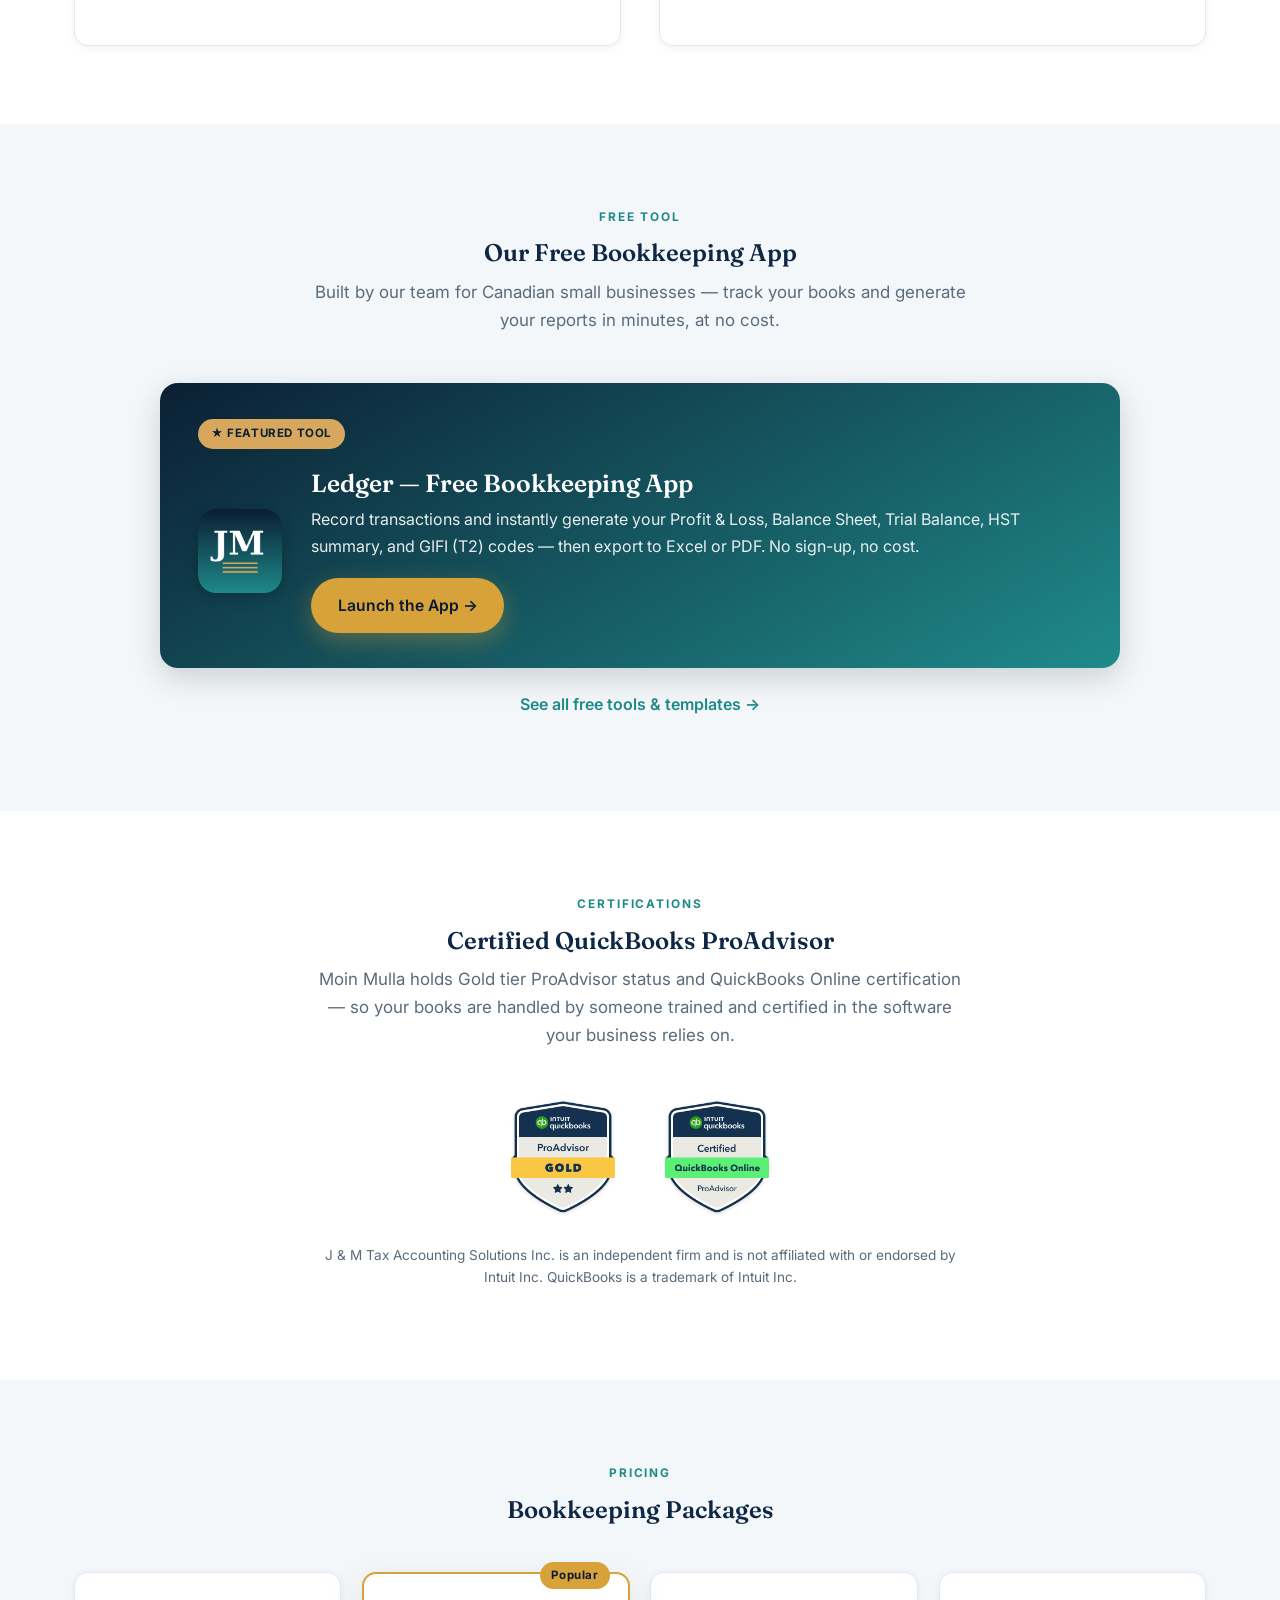
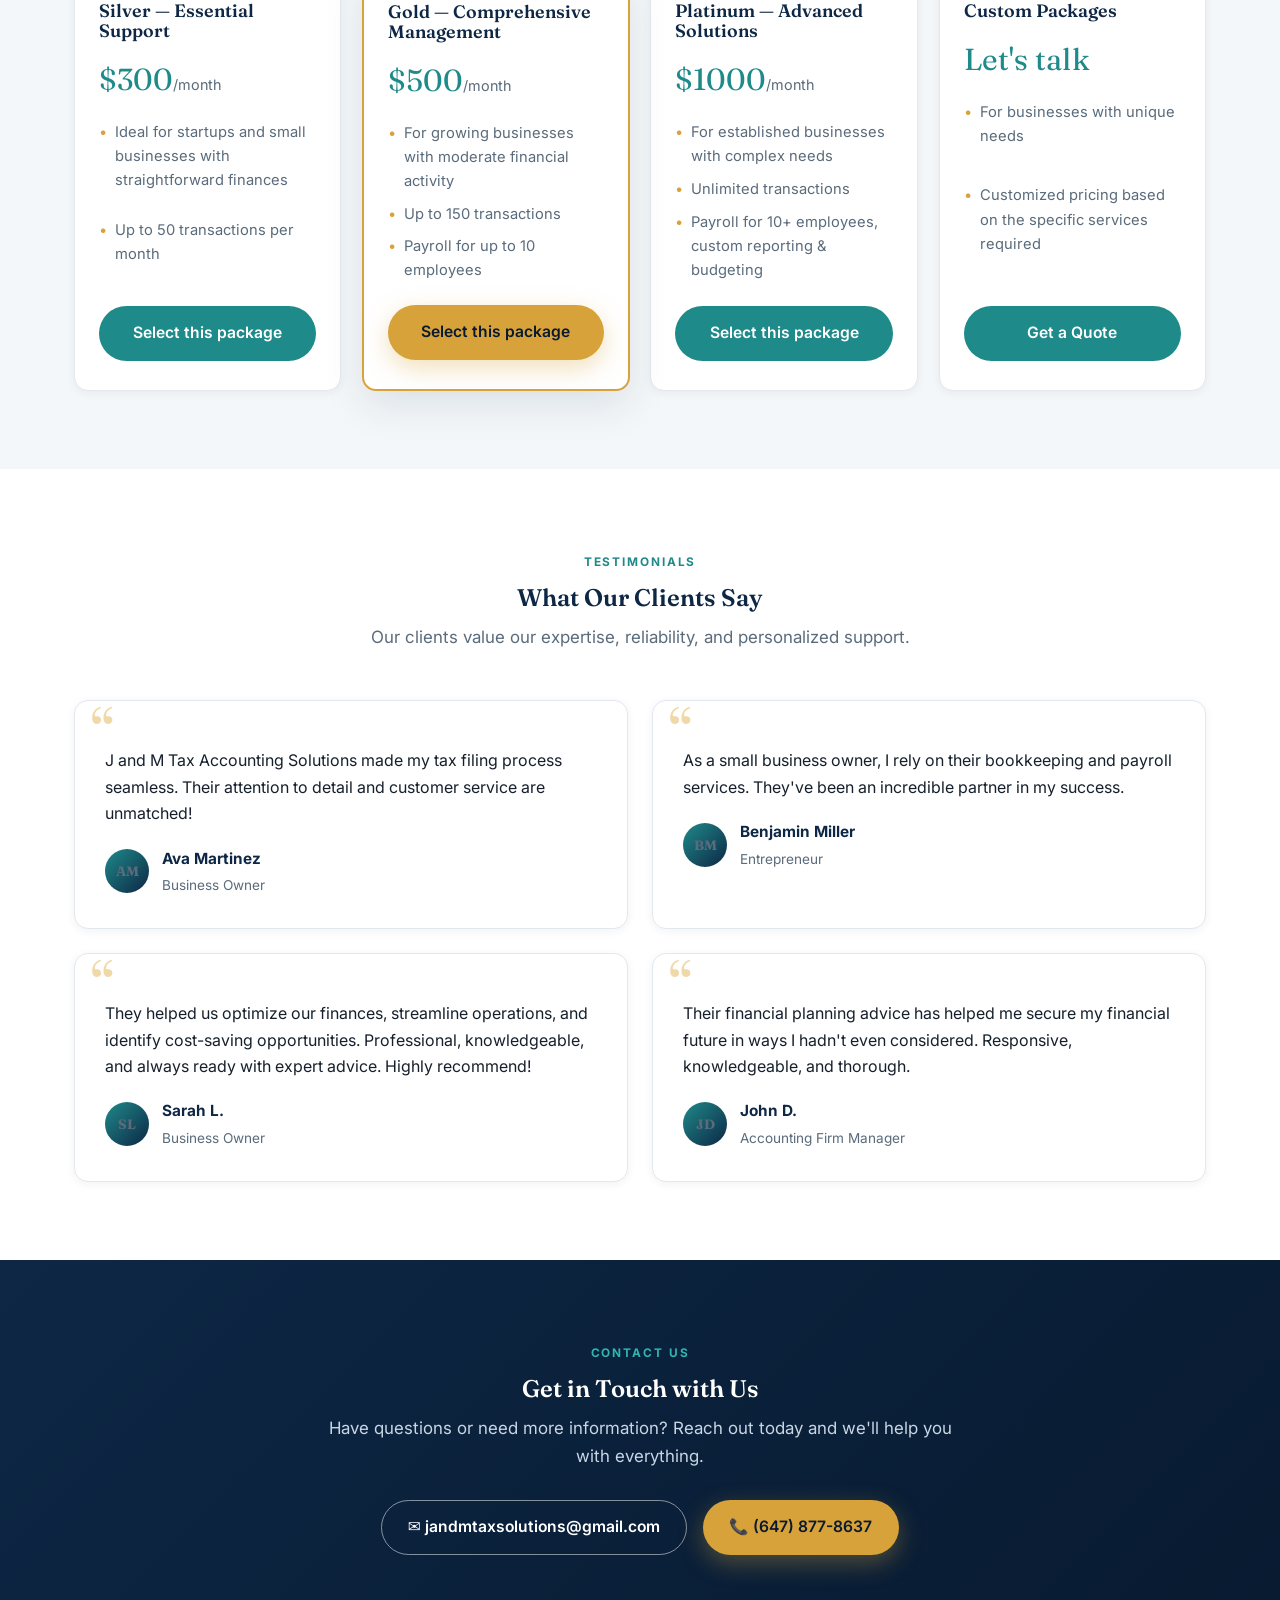
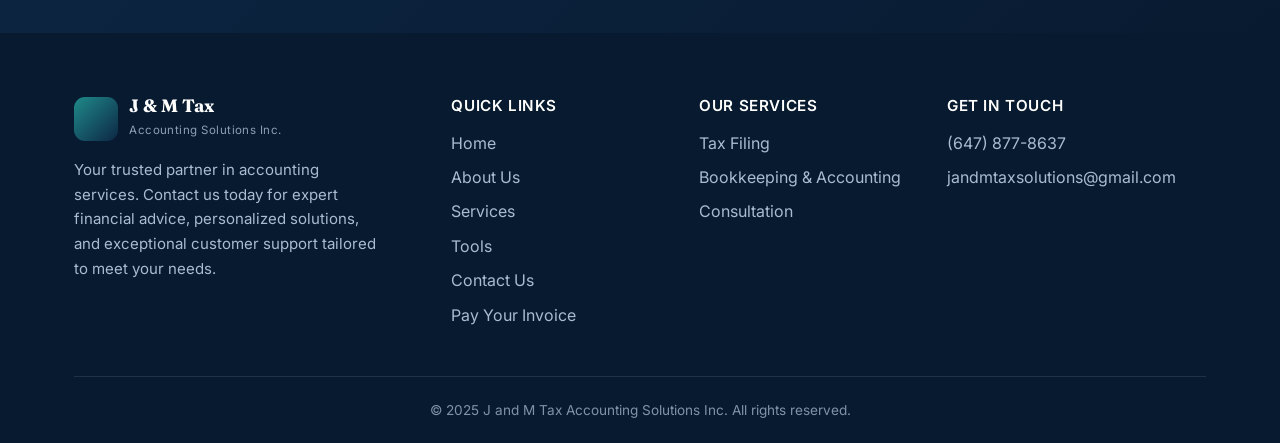
==== commit 26bfff8d: "QBO Badge" ====
--- a/index.html
+++ b/index.html
@@ -278,6 +278,49 @@
   </div>
 </section>
 
+<!-- Featured free tool -->
+<section class="tint">
+  <div class="wrap">
+    <div class="section-head">
+      <span class="eyebrow">Free Tool</span>
+      <h2>Our Free Bookkeeping App</h2>
+      <p class="lead">Built by our team for Canadian small businesses — track your books and generate your reports in minutes, at no cost.</p>
+    </div>
+    <a href="ledger.html" target="_blank" rel="noopener" style="display:block;text-decoration:none;position:relative;background:linear-gradient(150deg,#0b1f33,#1f8a8a);border-radius:18px;padding:2.2rem 2.4rem;color:#fff;box-shadow:0 10px 30px rgba(11,31,51,.18);overflow:hidden;max-width:960px;margin:0 auto">
+      <span style="display:inline-block;background:#d6a75c;color:#0b1f33;font-size:.72rem;font-weight:700;letter-spacing:.05em;padding:.35rem .8rem;border-radius:999px;text-transform:uppercase;margin-bottom:1.3rem">★ Featured Tool</span>
+      <div style="display:flex;align-items:center;gap:1.8rem;flex-wrap:wrap">
+        <div style="flex:none;width:84px;height:84px;border-radius:18px;overflow:hidden;box-shadow:0 4px 14px rgba(0,0,0,.2)">
+          <img src="img/ledger-icon.png" alt="Free Bookkeeping App icon" style="width:100%;height:100%;display:block;object-fit:cover">
+        </div>
+        <div style="flex:1;min-width:260px">
+          <h3 style="font-family:'Fraunces',serif;font-size:1.55rem;margin:0 0 .55rem;color:#fff">Ledger — Free Bookkeeping App</h3>
+          <p style="color:rgba(255,255,255,.9);line-height:1.7;margin:0">Record transactions and instantly generate your Profit &amp; Loss, Balance Sheet, Trial Balance, HST summary, and GIFI (T2) codes — then export to Excel or PDF. No sign-up, no cost.</p>
+          <span class="btn btn-primary" style="margin-top:1.1rem">Launch the App →</span>
+        </div>
+      </div>
+    </a>
+    <p style="text-align:center;margin-top:1.4rem"><a href="tools.html" style="color:var(--teal);font-weight:600">See all free tools &amp; templates →</a></p>
+  </div>
+</section>
+
+<!-- Certifications -->
+<section>
+  <div class="wrap">
+    <div class="section-head">
+      <span class="eyebrow">Certifications</span>
+      <h2>Certified QuickBooks ProAdvisor</h2>
+      <p class="lead">Moin Mulla holds Gold tier ProAdvisor status and QuickBooks Online certification — so your books are handled by someone trained and certified in the software your business relies on.</p>
+    </div>
+    <div style="display:flex;justify-content:center;align-items:center;gap:3rem;flex-wrap:wrap;margin-top:.5rem">
+      <img src="img/qb-proadvisor-gold.png" alt="QuickBooks Certified ProAdvisor — Gold Tier" style="height:120px;width:auto;display:block">
+      <img src="img/qb-certified-online.png" alt="QuickBooks Certified ProAdvisor — QuickBooks Online Certified" style="height:120px;width:auto;display:block">
+    </div>
+    <p style="text-align:center;color:var(--slate);font-size:.85rem;margin-top:1.6rem;max-width:640px;margin-left:auto;margin-right:auto">
+      J &amp; M Tax Accounting Solutions Inc. is an independent firm and is not affiliated with or endorsed by Intuit Inc. QuickBooks is a trademark of Intuit Inc.
+    </p>
+  </div>
+</section>
+
 <!-- Packages -->
 <section class="tint">
   <div class="wrap">
@@ -375,6 +418,7 @@
           <li><a href="index.html">Home</a></li>
           <li><a href="about.html">About Us</a></li>
           <li><a href="services.html">Services</a></li>
+          <li><a href="tools.html">Tools</a></li>
           <li><a href="contact.html">Contact Us</a></li>
           <li><a href="https://checkout.square.site/merchant/ML4SY3K9EQEHS/checkout/F6PCFTG7DTSFB4SIV47LZ5GZ?src=sheet" target="_blank" rel="noopener">Pay Your Invoice</a></li>
         </ul>
--- a/styles.css
+++ b/styles.css
@@ -110,10 +110,10 @@
 .brand:hover { text-decoration: none; }
 .brand-mark {
   width: 44px; height: 44px; border-radius: 11px; flex: none;
-  background: linear-gradient(135deg, var(--teal), var(--navy));
+  background: url("img/logo.png") center/cover no-repeat, linear-gradient(135deg, var(--teal), var(--navy));
   display: grid; place-items: center;
-  color: #fff; font-family: "Fraunces", serif; font-weight: 600; font-size: 1.15rem;
-  box-shadow: var(--shadow-sm);
+  color: transparent; font-family: "Fraunces", serif; font-weight: 600; font-size: 1.15rem;
+  box-shadow: var(--shadow-sm); overflow: hidden;
 }
 .brand-text b { font-family: "Fraunces", serif; color: var(--navy); font-size: 1.12rem; display: block; line-height: 1.05; }
 .brand-text small { color: var(--slate); font-size: .72rem; letter-spacing: .04em; }
@@ -382,3 +382,34 @@
   .row2 { grid-template-columns: 1fr; }
   section { padding: 56px 0; }
 }
+
+/* Featured Ledger app block on Tools page */
+.ledger-feature {
+  display: block; text-decoration: none; position: relative;
+  background: linear-gradient(150deg, var(--navy), var(--teal));
+  border-radius: 18px; padding: 2.4rem 2.6rem; color: #fff;
+  box-shadow: var(--shadow-md); overflow: hidden;
+  transition: transform .18s ease, box-shadow .18s ease;
+}
+.ledger-feature:hover { transform: translateY(-3px); box-shadow: 0 18px 40px rgba(11,31,51,.25); }
+.ledger-feature-badge {
+  position: absolute; top: 1.1rem; right: 1.3rem;
+  background: var(--gold); color: var(--navy);
+  font-size: .72rem; font-weight: 700; letter-spacing: .05em;
+  padding: .35rem .8rem; border-radius: 999px; text-transform: uppercase;
+}
+.ledger-feature-grid { display: flex; align-items: center; gap: 2rem; }
+.ledger-feature-icon {
+  flex: none; width: 96px; height: 96px; border-radius: 18px;
+  background: rgba(255,255,255,.12); display: grid; place-items: center; color: #fff;
+}
+.ledger-feature-icon svg { width: 52px; height: 52px; }
+.ledger-feature-body h3 {
+  font-family: "Fraunces", serif; font-size: 1.7rem; margin: 0 0 .6rem; color: #fff;
+}
+.ledger-feature-body p { color: rgba(255,255,255,.9); line-height: 1.7; margin: 0; }
+@media (max-width: 680px) {
+  .ledger-feature { padding: 1.8rem 1.5rem; }
+  .ledger-feature-grid { flex-direction: column; text-align: center; gap: 1.2rem; }
+  .ledger-feature-badge { position: static; display: inline-block; margin-bottom: 1rem; }
+}
